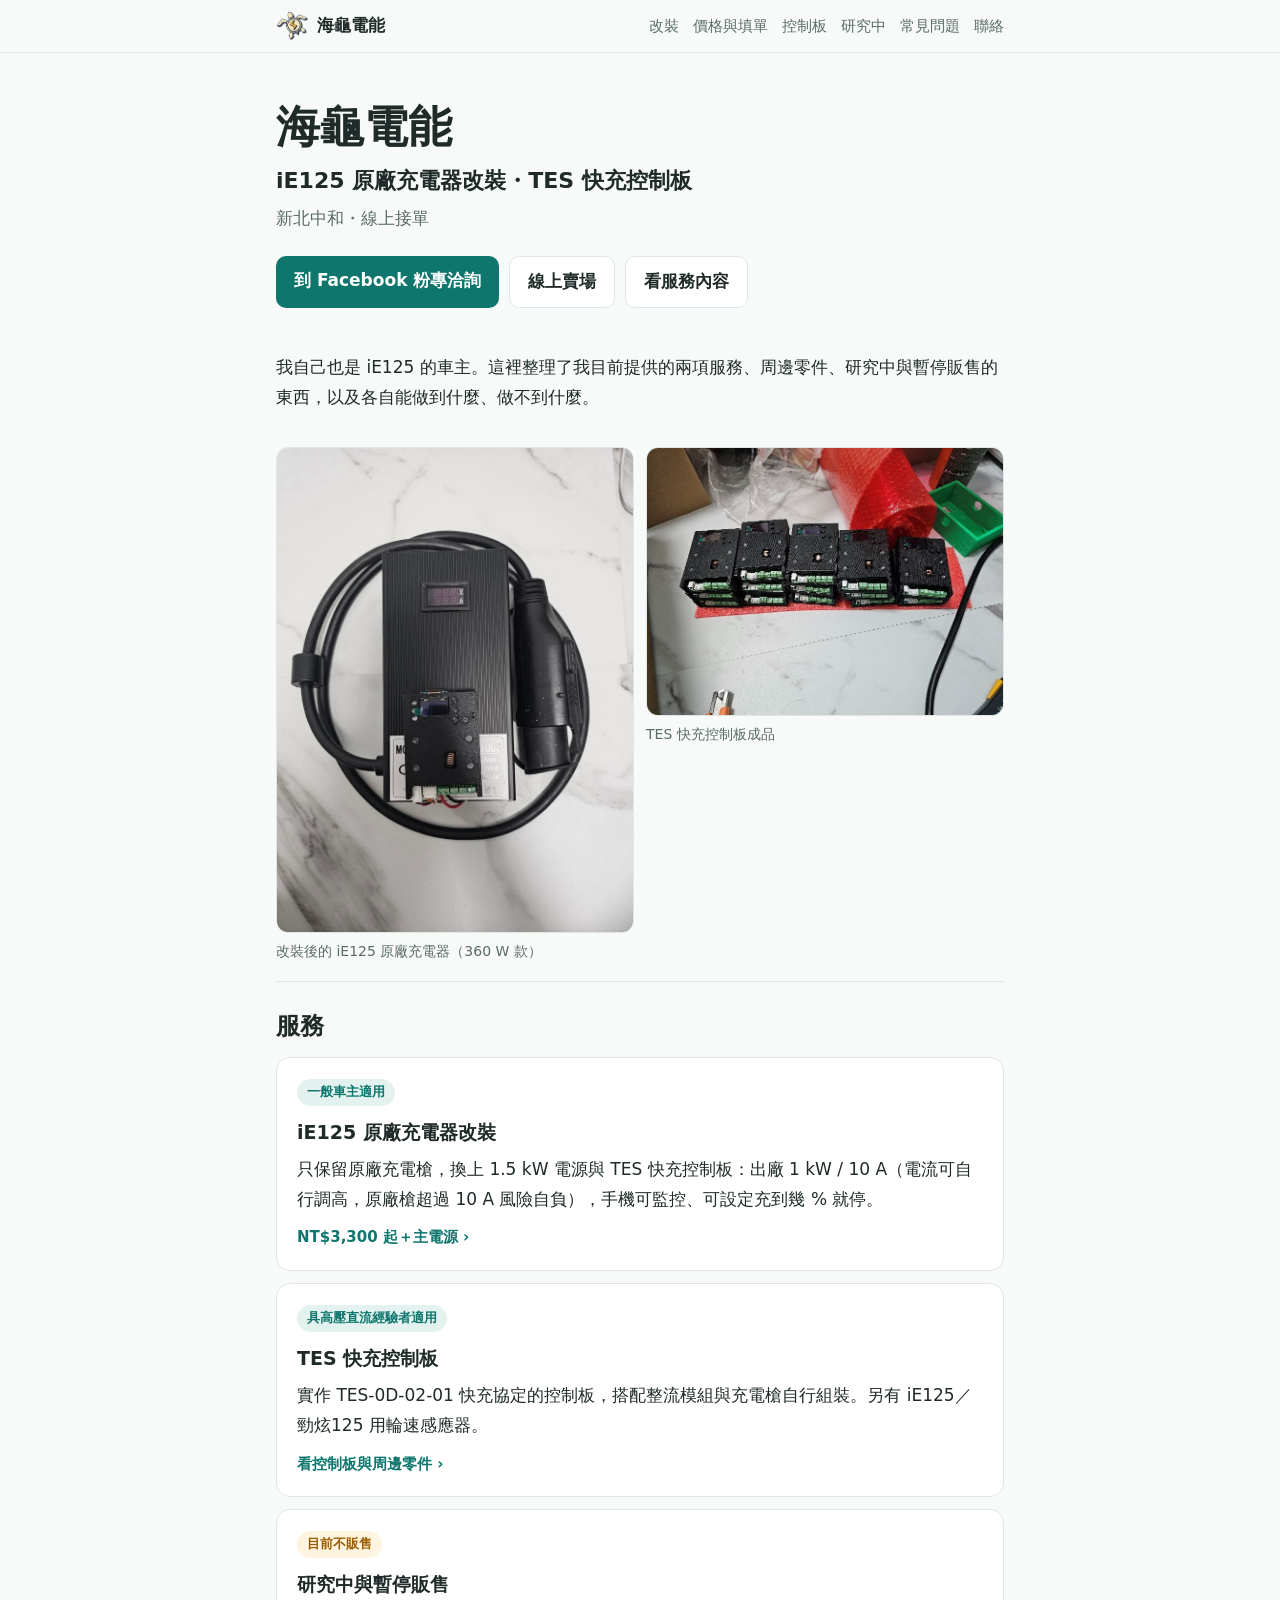
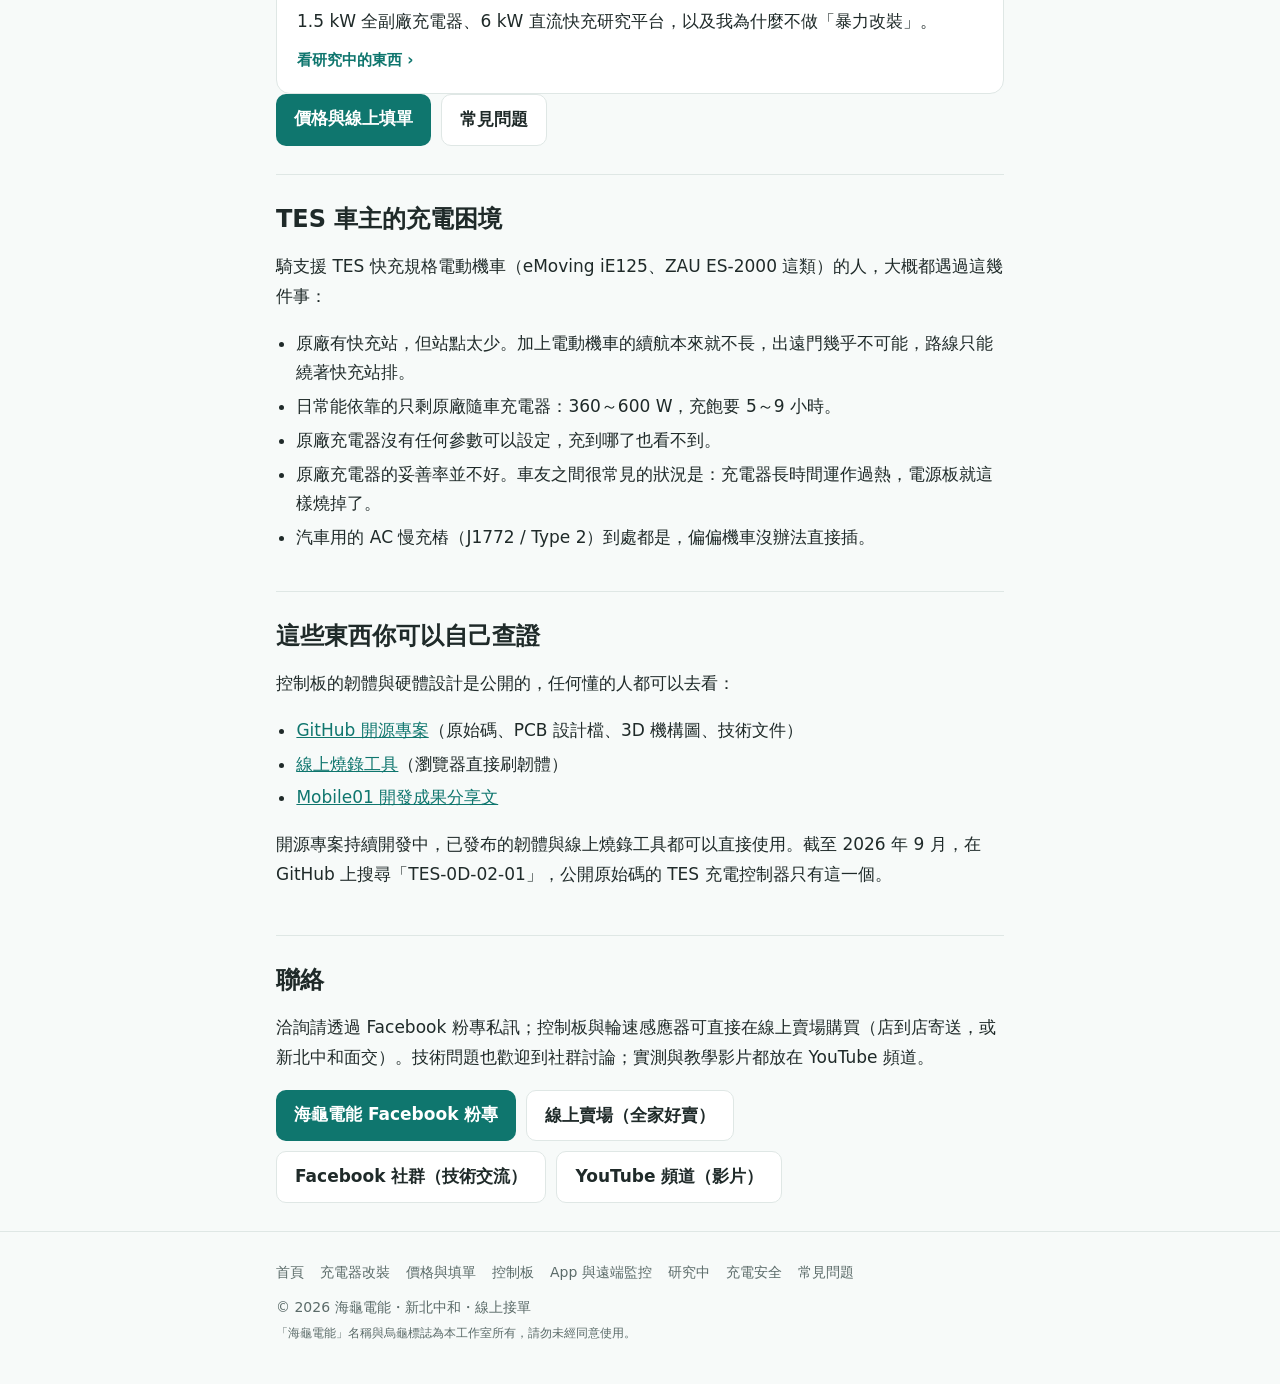
==== index.html @ 5394fc91 "App page: Android APK download and the remote monitor page for iPhone users Co-Authored-By: Claude O" ====
<!doctype html>
<html lang="zh-Hant-TW">
<head>
<meta charset="utf-8">
<meta name="viewport" content="width=device-width, initial-scale=1">
<title>海龜電能｜iE125 原廠充電器改裝・TES 快充控制板</title>
<meta name="description" content="海龜電能（新北中和，線上接單）：iE125 原廠充電器改裝，只保留原廠充電槍、換上自製電源與控制板，功率提升到 1 kW / 10 A（電流可自行調高），手機可監控、可設定充到幾 % 停；以及符合 TES-0D-02-01 的 TES 快充控制板。">
<link rel="canonical" href="https://a950523a.github.io/">
<meta property="og:type" content="website">
<meta property="og:locale" content="zh_TW">
<meta property="og:site_name" content="海龜電能">
<meta property="og:title" content="海龜電能｜iE125 原廠充電器改裝・TES 快充控制板">
<meta property="og:description" content="海龜電能（新北中和，線上接單）：iE125 原廠充電器改裝，只保留原廠充電槍、換上自製電源與控制板，功率提升到 1 kW / 10 A（電流可自行調高），手機可監控、可設定充到幾 % 停；以及符合 TES-0D-02-01 的 TES 快充控制板。">
<meta property="og:url" content="https://a950523a.github.io/">
<meta property="og:image" content="https://a950523a.github.io/img/charger-360w-retrofit.jpg">
<meta name="theme-color" content="#0f766e">
<link rel="icon" type="image/png" sizes="48x48" href="img/favicon-48.png">
<link rel="apple-touch-icon" href="img/apple-touch-icon.png">
<link rel="stylesheet" href="style.css">
<script type="application/ld+json">
{
  "@context": "https://schema.org",
  "@type": "Organization",
  "name": "海龜電能",
  "url": "https://a950523a.github.io/",
  "logo": "https://a950523a.github.io/img/logo-512.png",
  "description": "專做 TES 規格電動機車（eMoving iE125 等）充電設備的個人工作室：iE125 原廠充電器改裝與 TES 快充控制板。",
  "areaServed": { "@type": "Country", "name": "Taiwan" },
  "knowsAbout": ["TES-0D-02-01", "電動機車快充", "eMoving iE125", "CAN Bus 充電交握", "J1772", "Type 2"],
  "sameAs": [
    "https://www.facebook.com/profile.php?id=61582382523577",
    "https://www.youtube.com/channel/UC8w9K2kjNv56l8yBKjNzV-A",
    "https://github.com/a950523a/TES-Taiwan-Electric-Scooter-Charging-Controller",
    "https://famistore.famiport.com.tw/famistore/users/4843275/malls/68ce64eb603c32b46e510c52"
  ],
  "makesOffer": [
    {
      "@type": "Offer",
      "url": "https://a950523a.github.io/price.html",
      "itemOffered": {
        "@type": "Service",
        "name": "iE125 原廠充電器改裝",
        "description": "保留原廠充電槍，主電源與控制板換成自製；改裝後出廠 1 kW / 10 A（電流可自行調高，超過原廠充電槍標示的 10 A 風險自負），可連 WiFi 以手機監控並設定充電上限。原廠 360 W 與 600 W 兩款皆可改。控制盒 NT$3,200＋鑽孔費 NT$300，或免施工的 XT90 版控制盒 NT$3,300；主電源（1.5 kW）依匯率實價另計；需自備原廠充電器。"
      }
    },
    {
      "@type": "Offer",
      "url": "https://famistore.famiport.com.tw/famistore/users/4843275/merchandises/68ce68129076f966c818b81c",
      "itemOffered": {
        "@type": "Service",
        "name": "TES 快充控制板販售",
        "description": "實作 TES-0D-02-01 快充通訊協定的充電控制板，透過 CAN Bus 與車輛 BMS 交握並控制整流模組。設計上限 120 V / 100 A。適合具高壓直流經驗、可自行組裝者。"
      }
    },
    {
      "@type": "Offer",
      "url": "https://famistore.famiport.com.tw/famistore/users/4843275/merchandises/68e9299c355df2437d5f520b",
      "itemOffered": {
        "@type": "Service",
        "name": "iE125／勁炫125 輪速感應器販售",
        "description": "副廠替換用輪速感應器，M12 規格，安裝時需要擴孔；不提供安裝服務。"
      }
    }
  ]
}
</script>
</head>
<body>

<header class="top">
  <div class="wrap">
    <a class="brand" href="index.html"><picture><source srcset="img/logo-icon-dark.png" media="(prefers-color-scheme: dark)"><img src="img/logo-icon.png" width="36" height="32" alt=""></picture>海龜電能</a>
    <nav>
      <a href="retrofit.html">改裝</a>
      <a href="price.html">價格與填單</a>
      <a class="opt" href="board.html">控制板</a>
      <a class="opt" href="lab.html">研究中</a>
      <a class="opt2" href="faq.html">常見問題</a>
      <a href="index.html#contact">聯絡</a>
    </nav>
  </div>
</header>

<main class="wrap">

<script>
(function () {
  var map = {retrofit: "retrofit.html", price: "price.html", order: "price.html#order", board: "board.html",
    parts: "board.html#parts", lab: "lab.html", "no-bypass": "lab.html#no-bypass", notes: "retrofit.html#notes", faq: "faq.html"};
  function go() { var h = location.hash.slice(1); if (map[h]) location.replace(map[h]); }
  go();
  window.addEventListener("hashchange", go);
})();
</script>

<div class="hero">
  <h1>海龜電能</h1>
  <p class="tag">iE125 原廠充電器改裝・TES 快充控制板</p>
  <p class="where">新北中和・線上接單</p>
  <div class="btns">
    <a class="btn primary" href="https://www.facebook.com/profile.php?id=61582382523577" target="_blank" rel="noopener">到 Facebook 粉專洽詢</a>
    <a class="btn ghost" href="https://famistore.famiport.com.tw/famistore/users/4843275/malls/68ce64eb603c32b46e510c52" target="_blank" rel="noopener">線上賣場</a>
    <a class="btn ghost" href="#services">看服務內容</a>
  </div>
</div>

<p>我自己也是 iE125 的車主。這裡整理了我目前提供的兩項服務、周邊零件、研究中與暫停販售的東西，以及各自能做到什麼、做不到什麼。</p>

<div class="grid2">
  <figure>
    <img src="img/charger-360w-retrofit.jpg" width="736" height="1000" alt="改裝後的 iE125 原廠充電器（360 W 款），外殼上裝有 TES 快充控制板與 OLED 螢幕">
    <figcaption>改裝後的 iE125 原廠充電器（360 W 款）</figcaption>
  </figure>
  <figure>
    <img src="img/controller-boards.jpg" width="746" height="559" alt="五台裝進 3D 列印外殼的 TES 快充控制板成品">
    <figcaption>TES 快充控制板成品</figcaption>
  </figure>
</div>

<section id="services">
  <h2>服務</h2>
  <div class="cards">
    <a class="card link" href="retrofit.html">
      <span class="pill">一般車主適用</span>
      <h3>iE125 原廠充電器改裝</h3>
      <p>只保留原廠充電槍，換上 1.5 kW 電源與 TES 快充控制板：出廠 1 kW / 10 A（電流可自行調高，原廠槍超過 10 A 風險自負），手機可監控、可設定充到幾 % 就停。</p>
      <span class="more">NT$3,300 起＋主電源 ›</span>
    </a>
    <a class="card link" href="board.html">
      <span class="pill">具高壓直流經驗者適用</span>
      <h3>TES 快充控制板</h3>
      <p>實作 TES-0D-02-01 快充協定的控制板，搭配整流模組與充電槍自行組裝。另有 iE125／勁炫125 用輪速感應器。</p>
      <span class="more">看控制板與周邊零件 ›</span>
    </a>
    <a class="card link" href="lab.html">
      <span class="pill lab">目前不販售</span>
      <h3>研究中與暫停販售</h3>
      <p>1.5 kW 全副廠充電器、6 kW 直流快充研究平台，以及我為什麼不做「暴力改裝」。</p>
      <span class="more">看研究中的東西 ›</span>
    </a>
  </div>
  <div class="btns"><a class="btn primary" href="price.html">價格與線上填單</a><a class="btn ghost" href="faq.html">常見問題</a></div>
</section>

<section id="why">
  <h2>TES 車主的充電困境</h2>
  <p>騎支援 TES 快充規格電動機車（eMoving iE125、ZAU ES-2000 這類）的人，大概都遇過這幾件事：</p>
  <ul>
    <li>原廠有快充站，但站點太少。加上電動機車的續航本來就不長，出遠門幾乎不可能，路線只能繞著快充站排。</li>
    <li>日常能依靠的只剩原廠隨車充電器：360～600 W，充飽要 5～9 小時。</li>
    <li>原廠充電器沒有任何參數可以設定，充到哪了也看不到。</li>
    <li>原廠充電器的妥善率並不好。車友之間很常見的狀況是：充電器長時間運作過熱，電源板就這樣燒掉了。</li>
    <li>汽車用的 AC 慢充樁（J1772 / Type 2）到處都是，偏偏機車沒辦法直接插。</li>
  </ul>
</section>

<section id="proof">
  <h2>這些東西你可以自己查證</h2>
  <p>控制板的韌體與硬體設計是公開的，任何懂的人都可以去看：</p>
  <ul>
    <li><a href="https://github.com/a950523a/TES-Taiwan-Electric-Scooter-Charging-Controller" target="_blank" rel="noopener">GitHub 開源專案</a>（原始碼、PCB 設計檔、3D 機構圖、技術文件）</li>
    <li><a href="https://a950523a.github.io/TES-Taiwan-Electric-Scooter-Charging-Controller/" target="_blank" rel="noopener">線上燒錄工具</a>（瀏覽器直接刷韌體）</li>
    <li><a href="https://www.mobile01.com/topicdetail.php?f=753&amp;t=7302083" target="_blank" rel="noopener">Mobile01 開發成果分享文</a></li>
  </ul>
  <p>開源專案持續開發中，已發布的韌體與線上燒錄工具都可以直接使用。截至 2026 年 9 月，在 GitHub 上搜尋「TES-0D-02-01」，公開原始碼的 TES 充電控制器只有這一個。</p>
</section>

<section id="contact">
  <h2>聯絡</h2>
  <p>洽詢請透過 Facebook 粉專私訊；控制板與輪速感應器可直接在線上賣場購買（店到店寄送，或新北中和面交）。技術問題也歡迎到社群討論；實測與教學影片都放在 YouTube 頻道。</p>
  <div class="btns">
    <a class="btn primary" href="https://www.facebook.com/profile.php?id=61582382523577" target="_blank" rel="noopener">海龜電能 Facebook 粉專</a>
    <a class="btn ghost" href="https://famistore.famiport.com.tw/famistore/users/4843275/malls/68ce64eb603c32b46e510c52" target="_blank" rel="noopener">線上賣場（全家好賣）</a>
    <a class="btn ghost" href="https://www.facebook.com/share/g/1EPE6yvg73/" target="_blank" rel="noopener">Facebook 社群（技術交流）</a>
    <a class="btn ghost" href="https://www.youtube.com/channel/UC8w9K2kjNv56l8yBKjNzV-A" target="_blank" rel="noopener">YouTube 頻道（影片）</a>
  </div>
</section>

</main>

<footer>
  <div class="wrap">
    <nav class="foot">
      <a href="index.html">首頁</a><a href="retrofit.html">充電器改裝</a><a href="price.html">價格與填單</a><a href="board.html">控制板</a><a href="app.html">App 與遠端監控</a><a href="lab.html">研究中</a><a href="charge-safety.html">充電安全</a><a href="faq.html">常見問題</a>
    </nav>
    <div>© 2026 海龜電能・新北中和・線上接單</div>
    <div class="fine">「海龜電能」名稱與烏龜標誌為本工作室所有，請勿未經同意使用。</div>
  </div>
</footer>

<script src="site.js"></script>
</body>
</html>
---- style.css ----
:root{
  --bg:#f7faf9; --surface:#ffffff; --text:#1f2a29; --muted:#5b6b69; --line:#dfe7e5;
  --accent:#0f766e; --accent-ink:#ffffff; --accent-soft:#e3f2ef; --warn:#9a5b00; --warn-soft:#fff4e0;
}
@media (prefers-color-scheme: dark){
  :root{
    --bg:#0f1514; --surface:#162020; --text:#e4ecea; --muted:#9db0ad; --line:#26332f;
    --accent:#2dd4bf; --accent-ink:#06201d; --accent-soft:#12302c; --warn:#f5b454; --warn-soft:#2c2213;
  }
}
*{box-sizing:border-box}
html{-webkit-text-size-adjust:100%}
body{margin:0;background:var(--bg);color:var(--text);
  font:17px/1.75 "Noto Sans TC","PingFang TC","Microsoft JhengHei",system-ui,sans-serif}
a{color:var(--accent)}
img{max-width:100%;height:auto;display:block}
.wrap{max-width:760px;margin:0 auto;padding:0 16px}
header.top{position:sticky;top:0;z-index:5;background:color-mix(in srgb,var(--bg) 88%,transparent);
  backdrop-filter:blur(8px);border-bottom:1px solid var(--line)}
header.top .wrap{display:flex;align-items:center;gap:16px;height:52px}
.brand{font-weight:700;color:var(--text);text-decoration:none;white-space:nowrap;display:inline-flex;align-items:center;gap:8px}
.brand img{height:30px;width:auto;display:block}
footer .fine{font-size:12px;color:var(--muted);margin-top:4px}
nav{display:flex;gap:14px;font-size:15px;margin-left:auto}
@media (max-width:520px){nav{gap:12px;font-size:14px} nav .opt{display:none}}
@media (max-width:380px){nav .opt2{display:none}}
nav a{color:var(--muted);text-decoration:none;white-space:nowrap}
nav a:hover{color:var(--accent)}
.hero{padding:48px 0 28px}
.hero h1{font-size:clamp(30px,7vw,44px);line-height:1.2;margin:0 0 8px}
.hero .tag{font-size:clamp(18px,4.2vw,22px);font-weight:600;margin:0 0 4px}
.hero .where{color:var(--muted);margin:0 0 22px}
.btns{display:flex;flex-wrap:wrap;gap:10px}
.btn{display:inline-block;padding:10px 18px;border-radius:10px;text-decoration:none;font-weight:600}
.btn.primary{background:var(--accent);color:var(--accent-ink)}
.btn.ghost{border:1px solid var(--line);color:var(--text);background:var(--surface)}
section{padding:28px 0;border-top:1px solid var(--line);scroll-margin-top:52px}
h2{font-size:24px;line-height:1.35;margin:0 0 14px}
h3{font-size:19px;margin:24px 0 8px}
ul{padding-left:1.2em;margin:10px 0}
li{margin:4px 0}
.card{background:var(--surface);border:1px solid var(--line);border-radius:14px;padding:18px 20px;margin:16px 0}
.note{background:var(--warn-soft);border-left:4px solid var(--warn);border-radius:8px;padding:12px 16px;margin:16px 0}
.pill{display:inline-block;font-size:13px;font-weight:600;padding:2px 10px;border-radius:99px;
  background:var(--accent-soft);color:var(--accent);margin-bottom:6px}
.pill.lab{background:var(--warn-soft);color:var(--warn)}
figure{margin:18px 0}
figure img{border-radius:12px;border:1px solid var(--line)}
figcaption{font-size:14px;color:var(--muted);margin-top:6px}
.grid2{display:grid;grid-template-columns:1fr 1fr;gap:12px}
table.price{width:100%;border-collapse:collapse;margin:16px 0;font-size:15px}
table.price th,table.price td{border-bottom:1px solid var(--line);padding:10px 8px;text-align:left;vertical-align:top}
table.price thead th{color:var(--accent)}
table.price tbody th{color:var(--muted);font-weight:600;white-space:nowrap}
table.price tr.total td{font-weight:700}
.fine{font-size:13px;color:var(--muted)}
form.order{background:var(--surface);border:1px solid var(--line);border-radius:12px;padding:16px;display:grid;gap:14px;margin:16px 0}
form.order fieldset{border:0;margin:0;padding:0;display:grid;gap:6px}
form.order fieldset[hidden]{display:none}
form.order legend,form.order .lbl{font-weight:600;font-size:15px;margin-bottom:2px}
form.order .opts{display:flex;flex-wrap:wrap;gap:8px 16px}
form.order .opts label{display:flex;align-items:center;gap:6px;font-size:15px}
form.order .opts label[hidden]{display:none}
form.order input[type=text],form.order input[type=tel],form.order select,form.order textarea{font:inherit;color:var(--text);background:var(--bg);border:1px solid var(--line);border-radius:8px;padding:8px 10px;width:100%}
form.order textarea{min-height:70px;resize:vertical}
form.order .hint{font-size:13px;color:var(--muted);font-weight:400}
.order-out{background:var(--accent-soft);border-radius:12px;padding:16px;display:grid;gap:10px;margin:16px 0}
.order-out .no{font-family:ui-monospace,Consolas,monospace;font-size:20px;font-weight:700;letter-spacing:.04em;color:var(--accent)}
.order-out pre{white-space:pre-wrap;margin:0;font:inherit;font-size:14px;background:var(--surface);border-radius:8px;padding:12px}
.order-out .msg{font-size:14px;color:var(--accent);min-height:1.4em}
button.btn{font:inherit;cursor:pointer}
@media (max-width:560px){.grid2{grid-template-columns:1fr}}
.narrow{max-width:360px}
.video{position:relative;aspect-ratio:16/9;border-radius:12px;overflow:hidden;border:1px solid var(--line);background:#000}
.video iframe{position:absolute;inset:0;width:100%;height:100%;border:0}
.video.portrait{aspect-ratio:9/16;max-width:340px;margin-inline:auto}
details{background:var(--surface);border:1px solid var(--line);border-radius:12px;padding:12px 16px;margin:10px 0}
summary{cursor:pointer;font-weight:600}
details p{margin:8px 0 2px}
footer{padding:28px 0 40px;color:var(--muted);font-size:14px;border-top:1px solid var(--line)}
nav a[aria-current=page]{color:var(--accent);font-weight:600}
.cards{display:grid;gap:12px}
.card.link{display:block;text-decoration:none;color:var(--text);margin:0}
.card.link:hover{border-color:var(--accent)}
.card.link h3{margin:4px 0 6px}
.card.link p{margin:0 0 8px}
.card.link .more{color:var(--accent);font-weight:600;font-size:15px}
.btns.next{margin:8px 0 0}
ul.stock{list-style:none;padding:0;display:grid;gap:8px}
ul.stock li{display:flex;justify-content:space-between;gap:12px;align-items:center;background:var(--surface);border:1px solid var(--line);border-radius:10px;padding:10px 14px;margin:0}
.st{font-size:14px;font-weight:600;padding:2px 10px;border-radius:99px;white-space:nowrap}
.st.in{background:var(--accent-soft);color:var(--accent)}
.st.low{background:var(--warn-soft);color:var(--warn)}
.st.out{background:var(--line);color:var(--muted)}
footer nav.foot{display:flex;flex-wrap:wrap;gap:6px 16px;margin:0 0 10px;font-size:14px}
footer nav.foot a{color:var(--muted)}
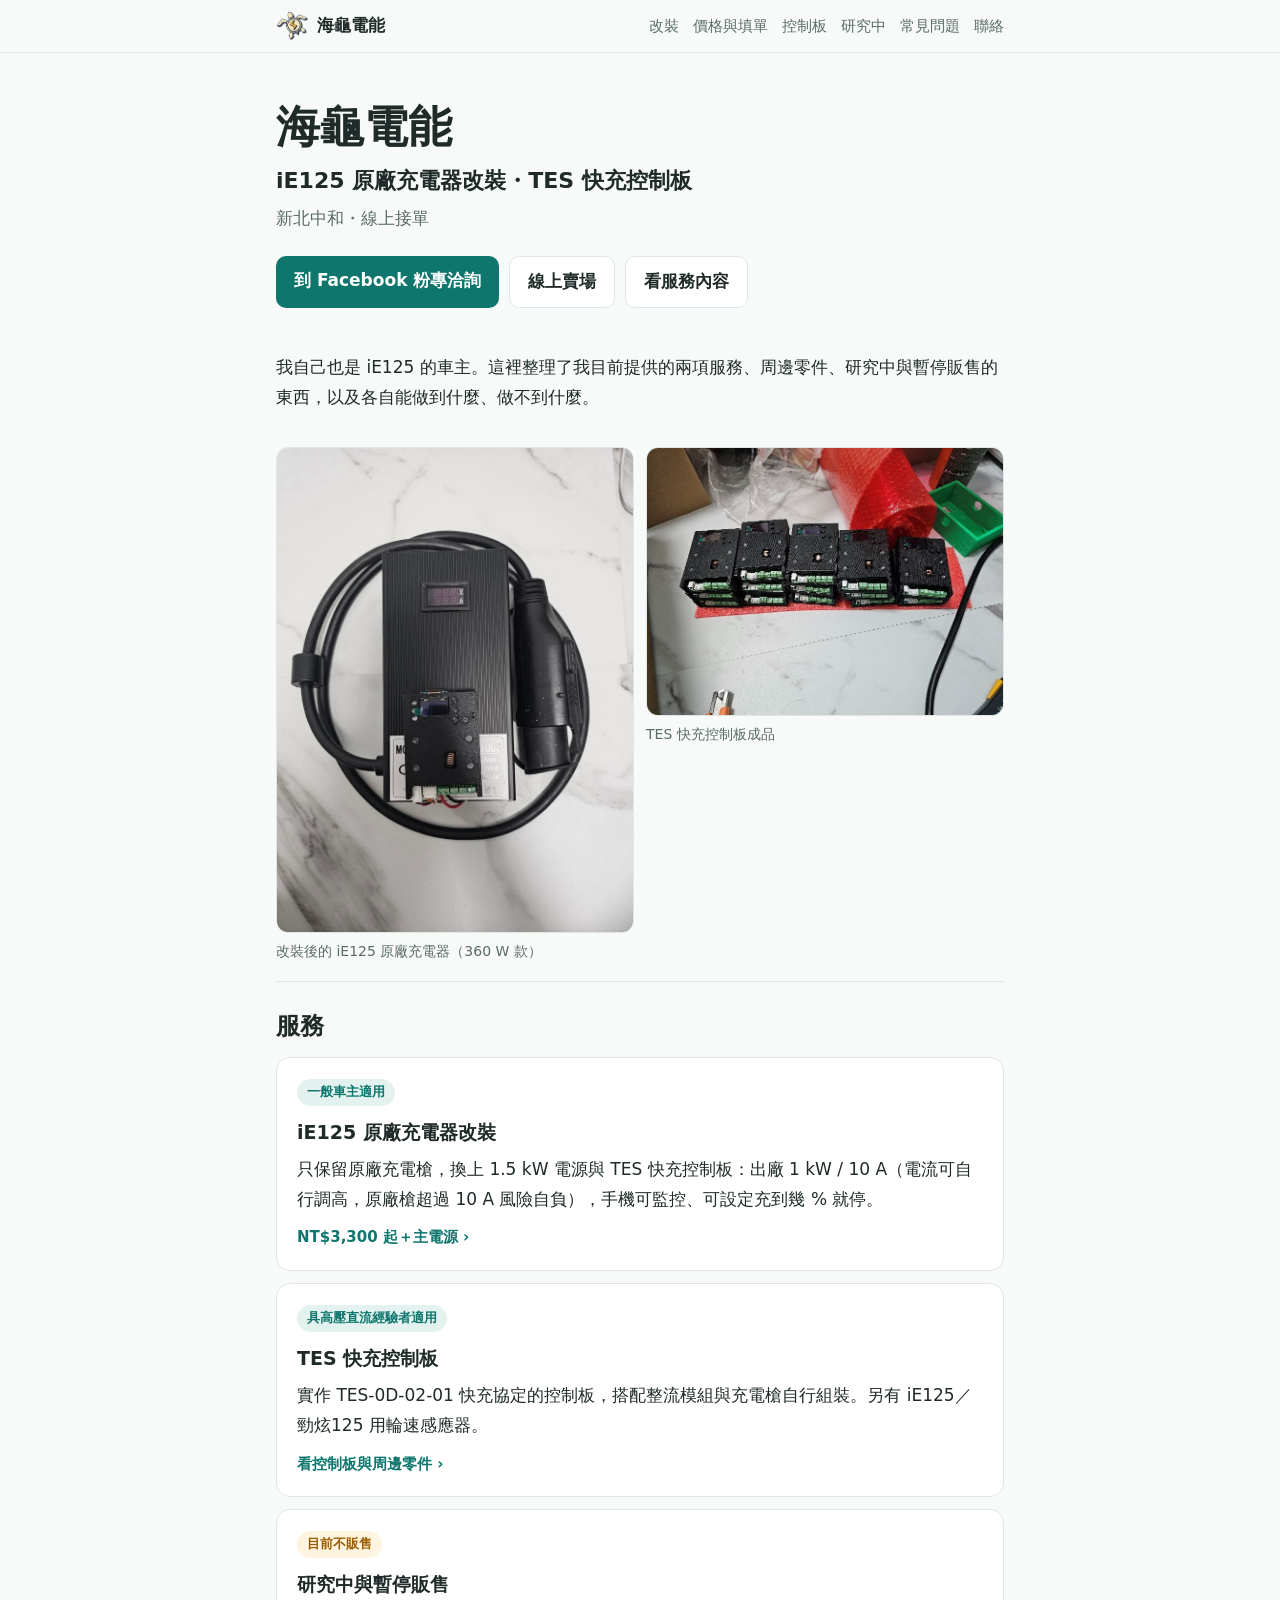
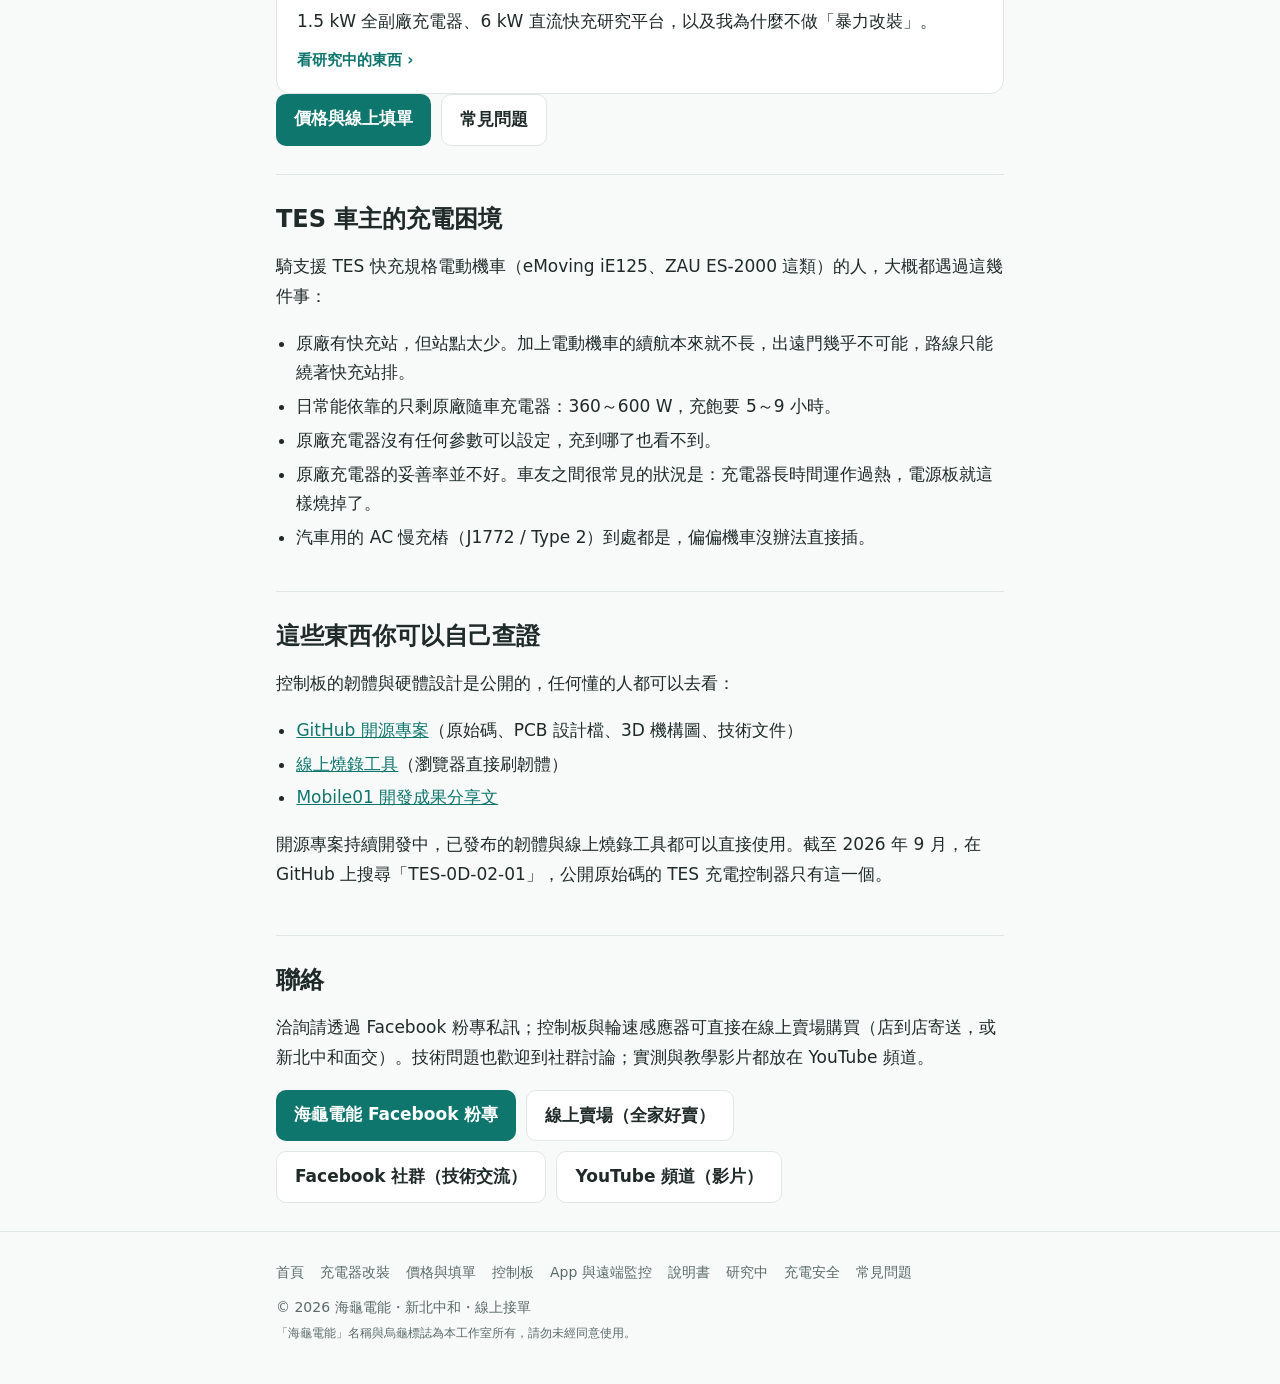
==== commit 5ac6c955: "Publish the premium controller manual at /manual/ Web manual, its images and the PDF, copied from th" ====
--- a/index.html
+++ b/index.html
@@ -181,7 +181,7 @@
 <footer>
   <div class="wrap">
     <nav class="foot">
-      <a href="index.html">首頁</a><a href="retrofit.html">充電器改裝</a><a href="price.html">價格與填單</a><a href="board.html">控制板</a><a href="app.html">App 與遠端監控</a><a href="lab.html">研究中</a><a href="charge-safety.html">充電安全</a><a href="faq.html">常見問題</a>
+      <a href="index.html">首頁</a><a href="retrofit.html">充電器改裝</a><a href="price.html">價格與填單</a><a href="board.html">控制板</a><a href="app.html">App 與遠端監控</a><a href="manual/">說明書</a><a href="lab.html">研究中</a><a href="charge-safety.html">充電安全</a><a href="faq.html">常見問題</a>
     </nav>
     <div>© 2026 海龜電能・新北中和・線上接單</div>
     <div class="fine">「海龜電能」名稱與烏龜標誌為本工作室所有，請勿未經同意使用。</div>
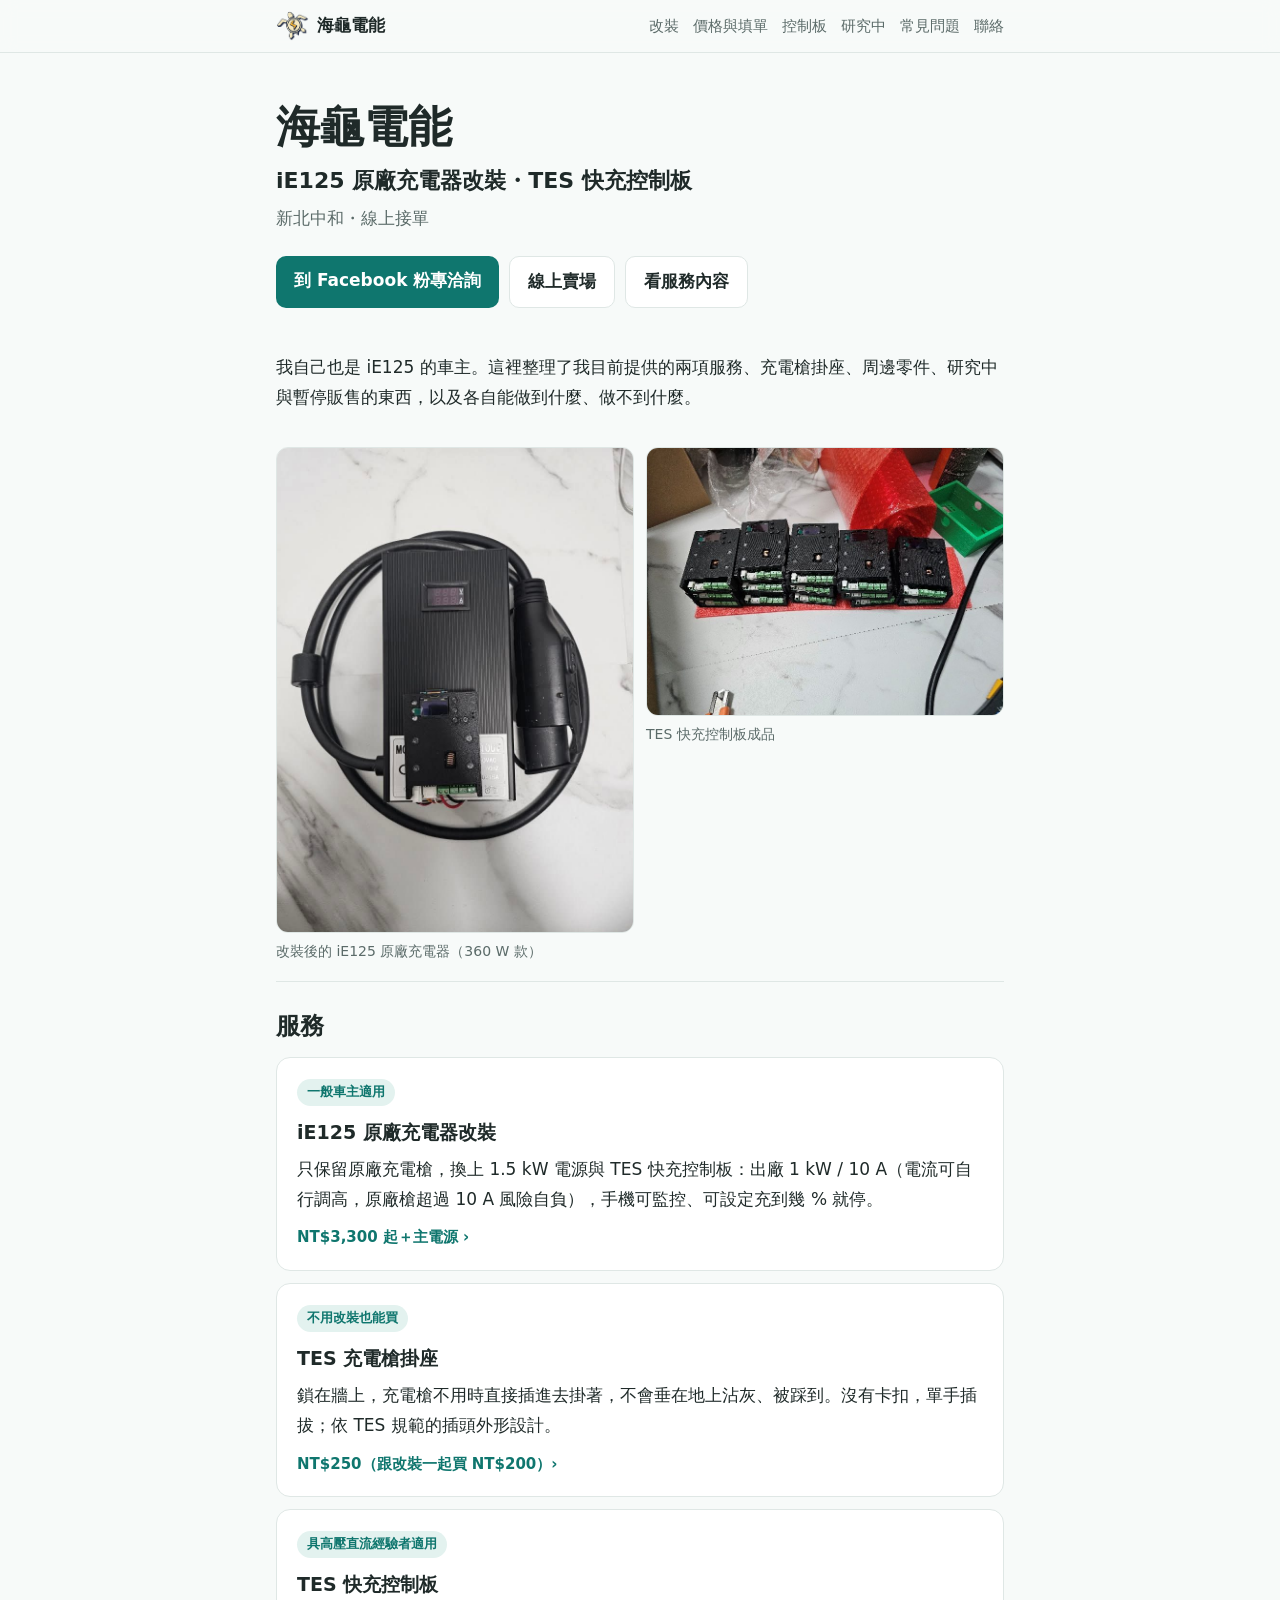
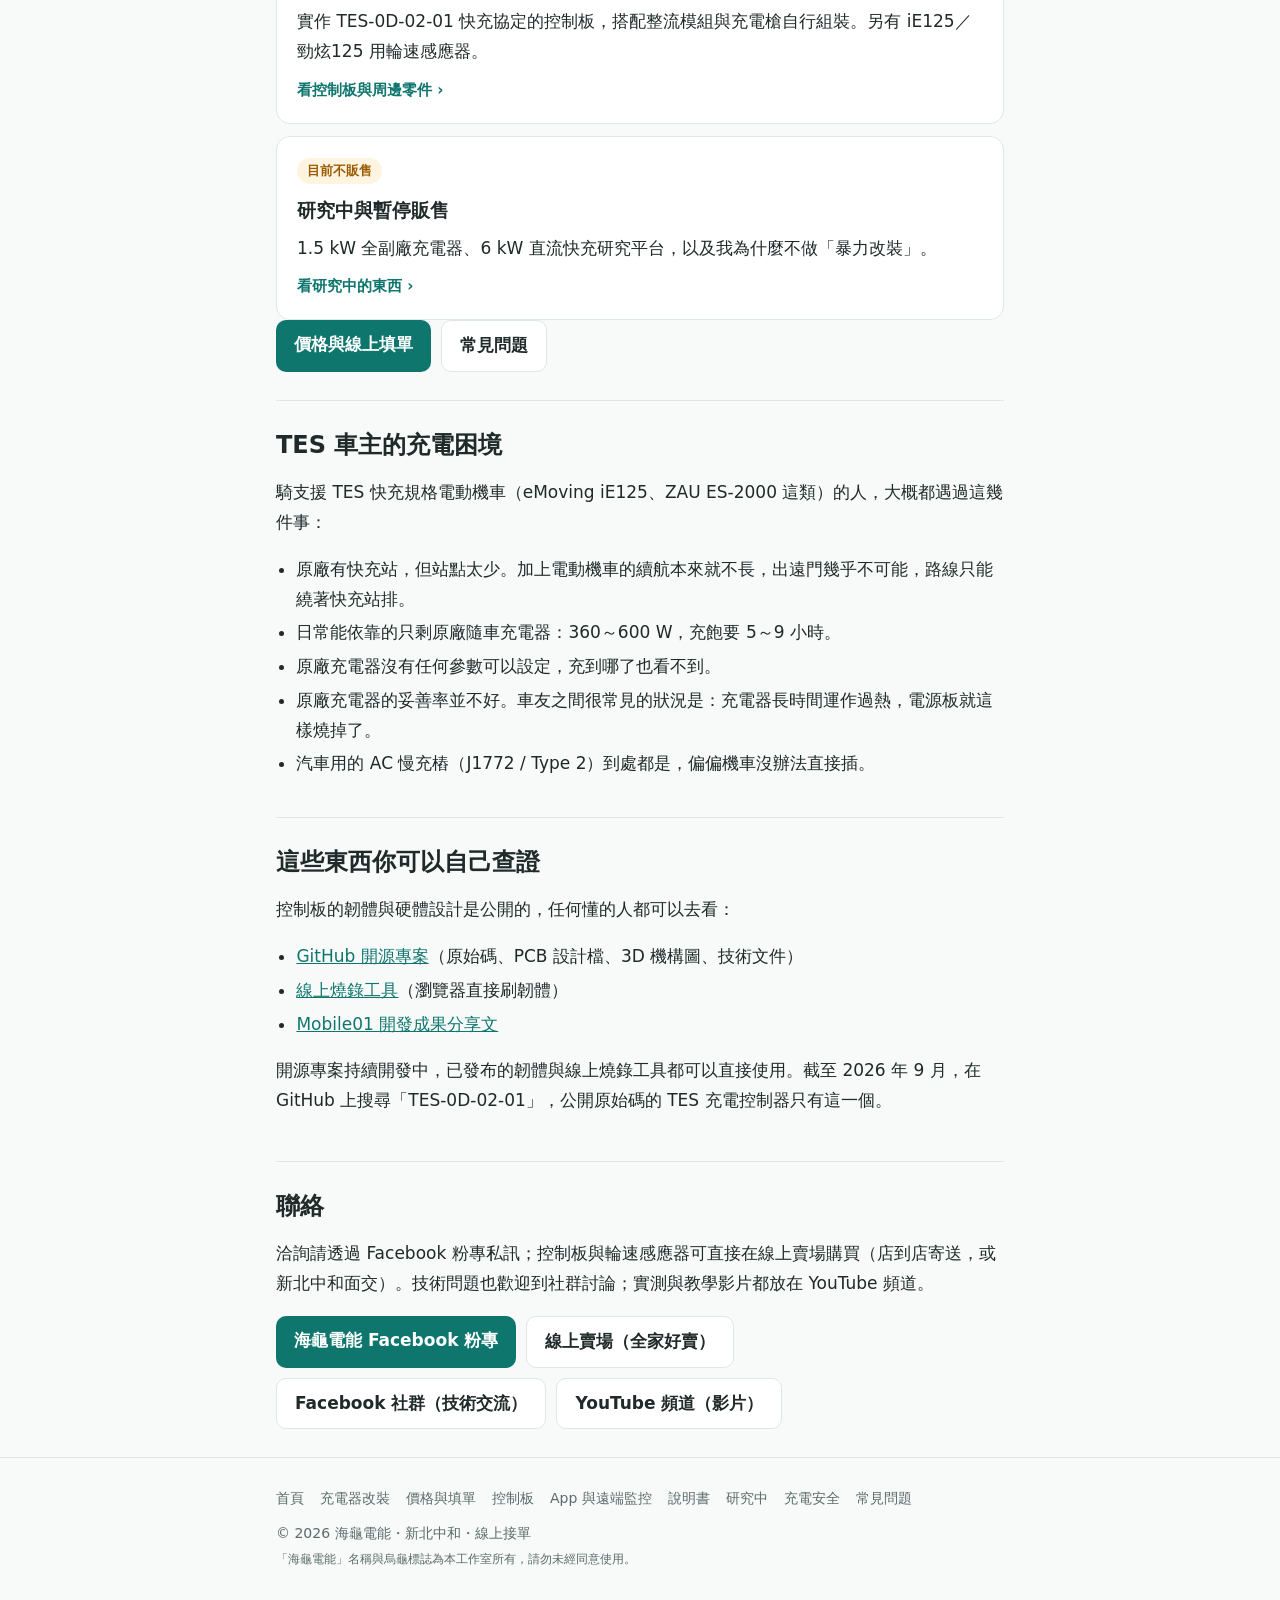
==== commit a940ac7c: "Gun holder: own section on price page, homepage card, buy-alone option in order form Co-Authored-By:" ====
--- a/index.html
+++ b/index.html
@@ -104,7 +104,7 @@
   </div>
 </div>
 
-<p>我自己也是 iE125 的車主。這裡整理了我目前提供的兩項服務、周邊零件、研究中與暫停販售的東西，以及各自能做到什麼、做不到什麼。</p>
+<p>我自己也是 iE125 的車主。這裡整理了我目前提供的兩項服務、充電槍掛座、周邊零件、研究中與暫停販售的東西，以及各自能做到什麼、做不到什麼。</p>
 
 <div class="grid2">
   <figure>
@@ -125,6 +125,12 @@
       <h3>iE125 原廠充電器改裝</h3>
       <p>只保留原廠充電槍，換上 1.5 kW 電源與 TES 快充控制板：出廠 1 kW / 10 A（電流可自行調高，原廠槍超過 10 A 風險自負），手機可監控、可設定充到幾 % 就停。</p>
       <span class="more">NT$3,300 起＋主電源 ›</span>
+    </a>
+    <a class="card link" href="price.html#gun-holder">
+      <span class="pill">不用改裝也能買</span>
+      <h3>TES 充電槍掛座</h3>
+      <p>鎖在牆上，充電槍不用時直接插進去掛著，不會垂在地上沾灰、被踩到。沒有卡扣，單手插拔；依 TES 規範的插頭外形設計。</p>
+      <span class="more">NT$250（跟改裝一起買 NT$200）›</span>
     </a>
     <a class="card link" href="board.html">
       <span class="pill">具高壓直流經驗者適用</span>
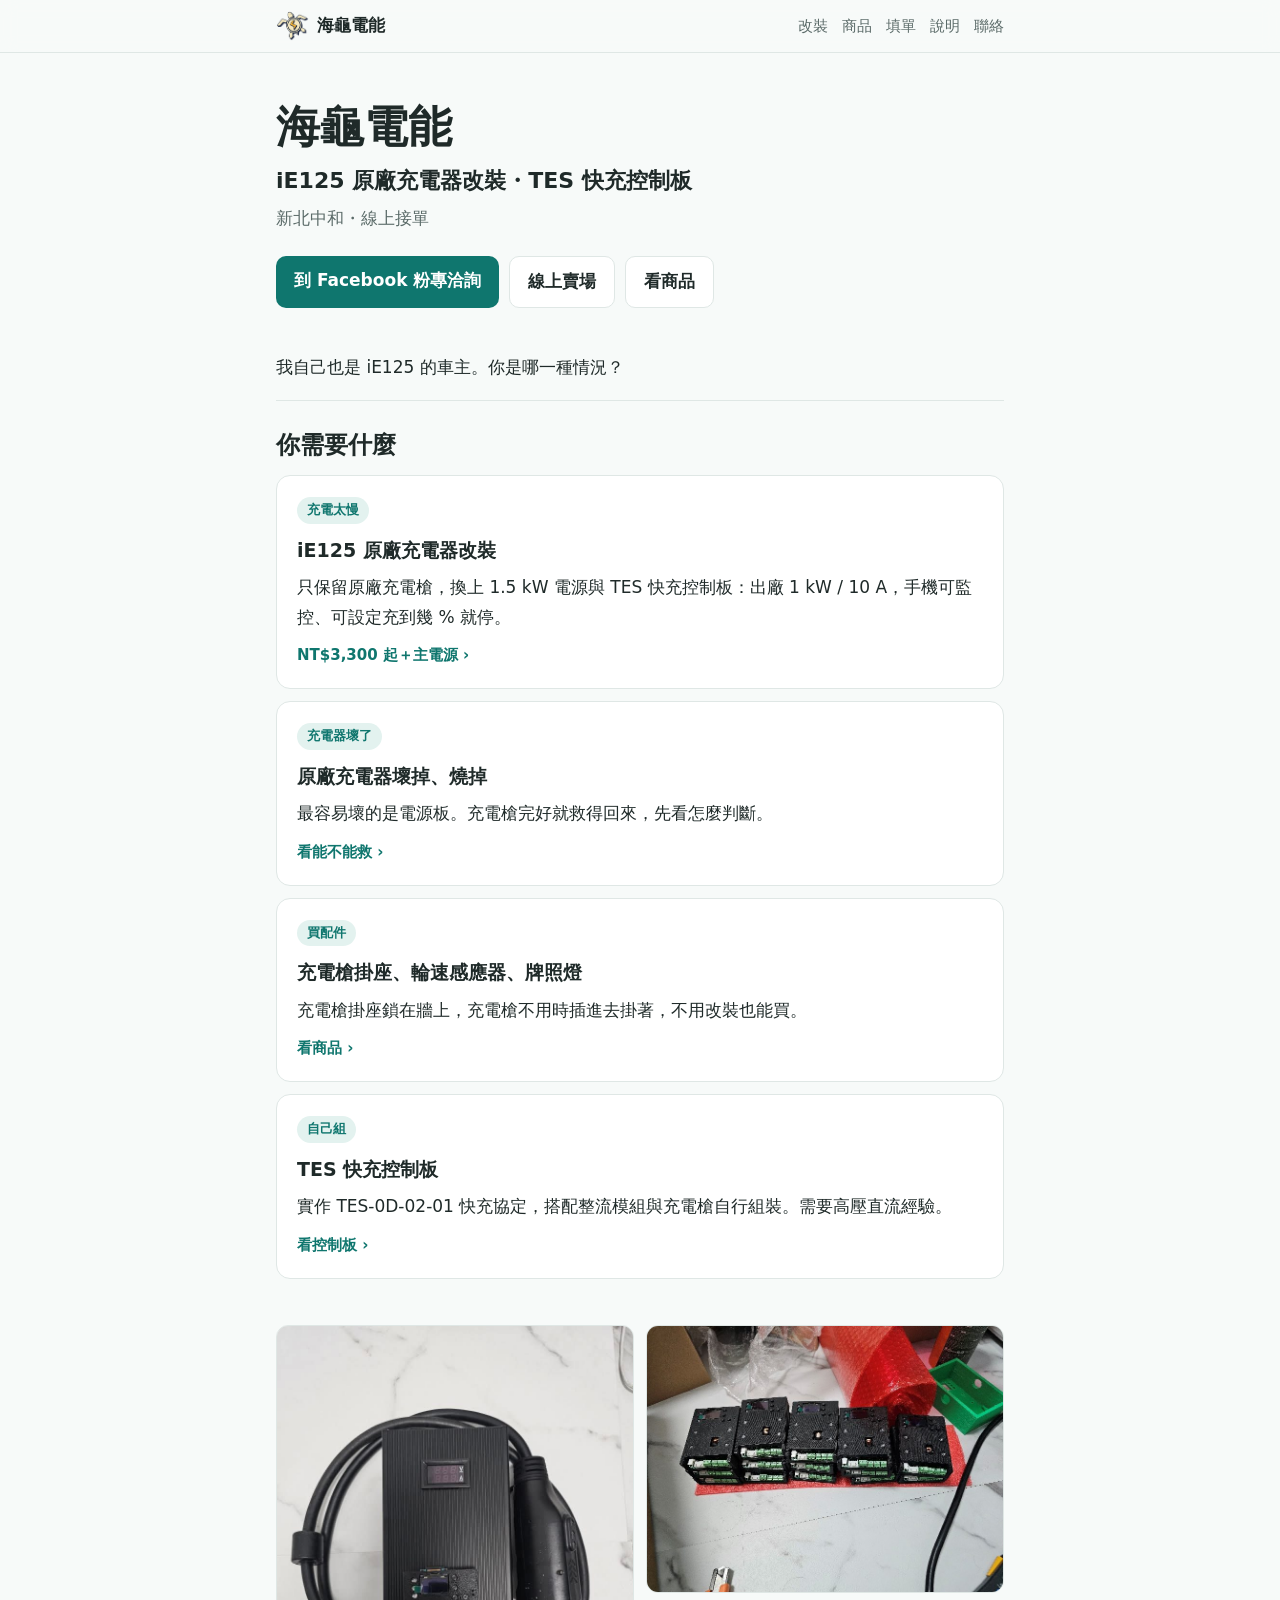
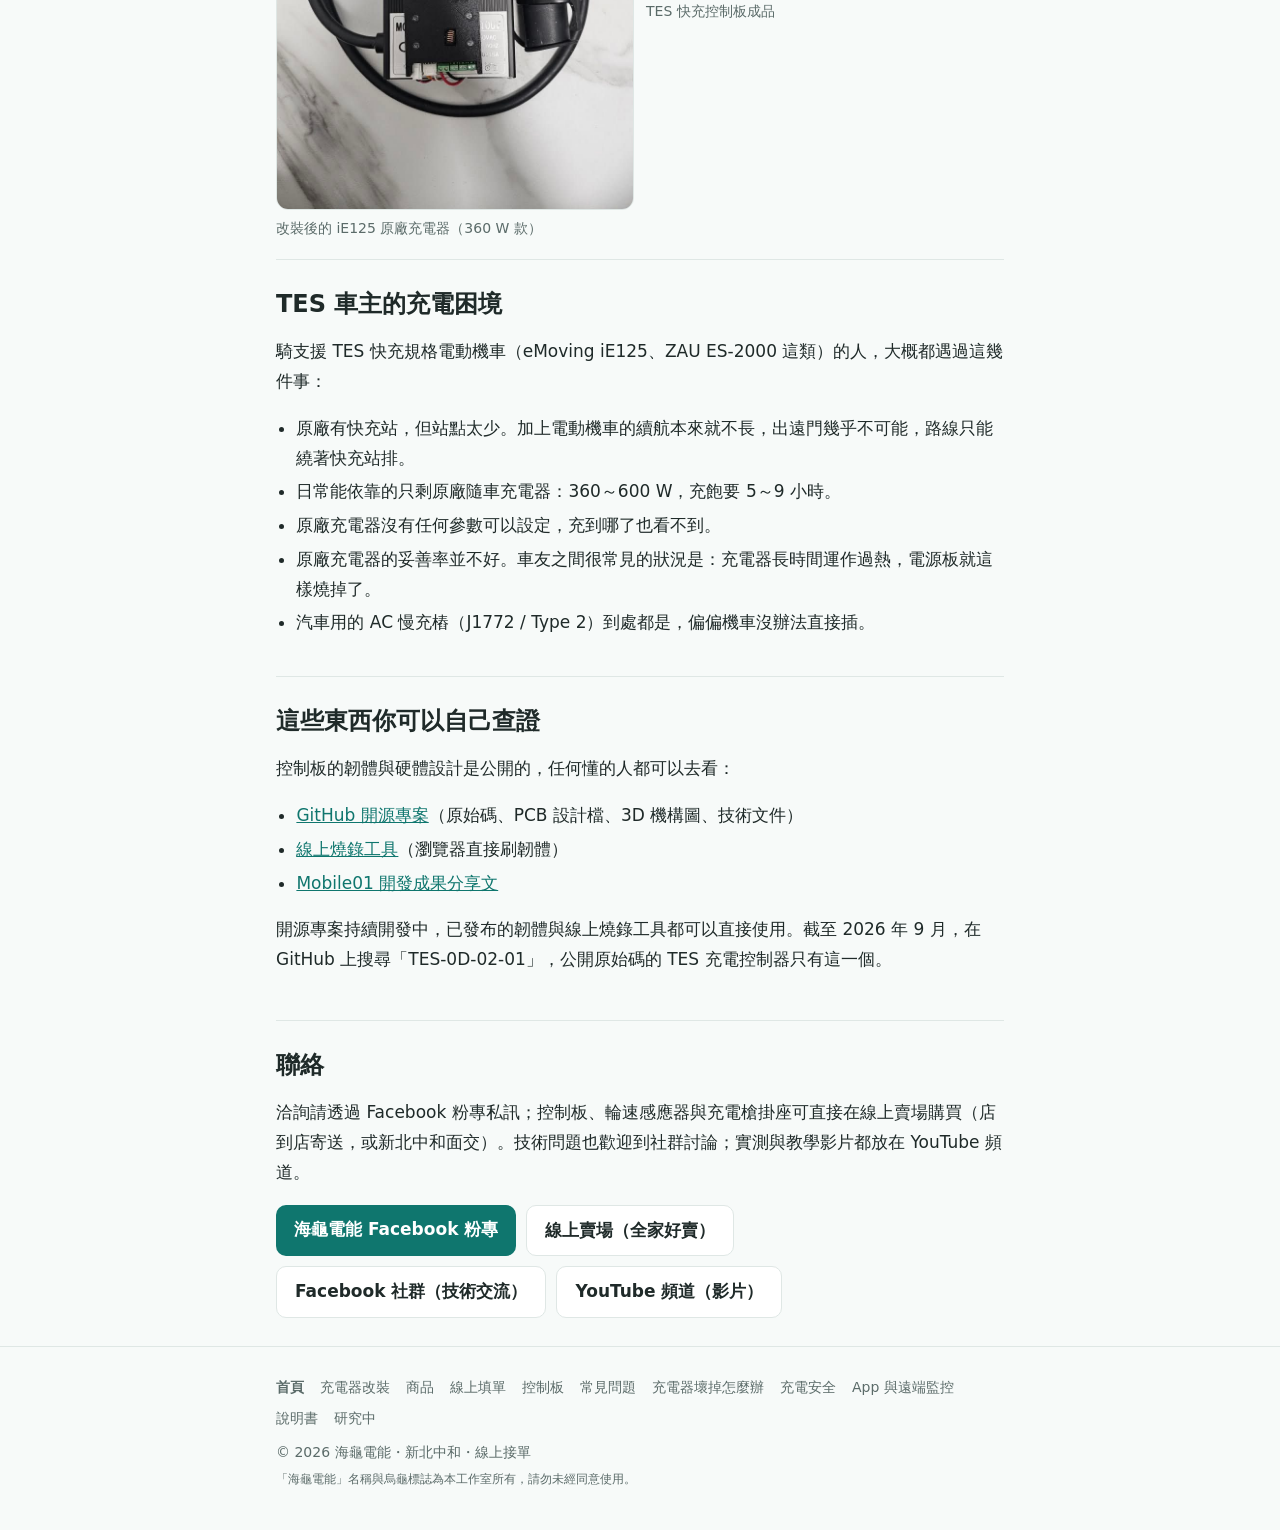
==== commit 85b292b8: "整理網站：新增商品頁與說明頁、填單頁瘦身、導覽重排 Co-Authored-By: Claude Opus 5.5 <noreply@anthropic.com>" ====
--- a/index.html
+++ b/index.html
@@ -16,7 +16,7 @@
 <meta name="theme-color" content="#0f766e">
 <link rel="icon" type="image/png" sizes="48x48" href="img/favicon-48.png">
 <link rel="apple-touch-icon" href="img/apple-touch-icon.png">
-<link rel="stylesheet" href="style.css">
+<link rel="stylesheet" href="style.css?v=20261125">
 <script type="application/ld+json">
 {
   "@context": "https://schema.org",
@@ -36,7 +36,7 @@
   "makesOffer": [
     {
       "@type": "Offer",
-      "url": "https://a950523a.github.io/price.html",
+      "url": "https://a950523a.github.io/retrofit.html",
       "itemOffered": {
         "@type": "Service",
         "name": "iE125 原廠充電器改裝",
@@ -72,11 +72,10 @@
     <a class="brand" href="index.html"><picture><source srcset="img/logo-icon-dark.png" media="(prefers-color-scheme: dark)"><img src="img/logo-icon.png" width="36" height="32" alt=""></picture>海龜電能</a>
     <nav>
       <a href="retrofit.html">改裝</a>
-      <a href="price.html">價格與填單</a>
-      <a class="opt" href="board.html">控制板</a>
-      <a class="opt" href="lab.html">研究中</a>
-      <a class="opt2" href="faq.html">常見問題</a>
-      <a href="index.html#contact">聯絡</a>
+      <a href="shop.html">商品</a>
+      <a href="price.html">填單</a>
+      <a href="help.html">說明</a>
+      <a class="opt2" href="index.html#contact">聯絡</a>
     </nav>
   </div>
 </header>
@@ -85,8 +84,8 @@
 
 <script>
 (function () {
-  var map = {retrofit: "retrofit.html", price: "price.html", order: "price.html#order", board: "board.html",
-    parts: "board.html#parts", lab: "lab.html", "no-bypass": "lab.html#no-bypass", notes: "retrofit.html#notes", faq: "faq.html"};
+  var map = {retrofit: "retrofit.html", price: "retrofit.html#price", order: "price.html#order", board: "board.html",
+    parts: "shop.html#sensor", lab: "lab.html", "no-bypass": "lab.html#no-bypass", notes: "retrofit.html#notes", faq: "faq.html"};
   function go() { var h = location.hash.slice(1); if (map[h]) location.replace(map[h]); }
   go();
   window.addEventListener("hashchange", go);
@@ -100,11 +99,41 @@
   <div class="btns">
     <a class="btn primary" href="https://www.facebook.com/profile.php?id=61582382523577" target="_blank" rel="noopener">到 Facebook 粉專洽詢</a>
     <a class="btn ghost" href="https://famistore.famiport.com.tw/famistore/users/4843275/malls/68ce64eb603c32b46e510c52" target="_blank" rel="noopener">線上賣場</a>
-    <a class="btn ghost" href="#services">看服務內容</a>
+    <a class="btn ghost" href="shop.html">看商品</a>
   </div>
 </div>
 
-<p>我自己也是 iE125 的車主。這裡整理了我目前提供的兩項服務、充電槍掛座、周邊零件、研究中與暫停販售的東西，以及各自能做到什麼、做不到什麼。</p>
+<p>我自己也是 iE125 的車主。你是哪一種情況？</p>
+
+<section id="services">
+  <h2>你需要什麼</h2>
+  <div class="cards">
+    <a class="card link" href="retrofit.html">
+      <span class="pill">充電太慢</span>
+      <h3>iE125 原廠充電器改裝</h3>
+      <p>只保留原廠充電槍，換上 1.5 kW 電源與 TES 快充控制板：出廠 1 kW / 10 A，手機可監控、可設定充到幾 % 就停。</p>
+      <span class="more">NT$3,300 起＋主電源 ›</span>
+    </a>
+    <a class="card link" href="charger-broken.html">
+      <span class="pill">充電器壞了</span>
+      <h3>原廠充電器壞掉、燒掉</h3>
+      <p>最容易壞的是電源板。充電槍完好就救得回來，先看怎麼判斷。</p>
+      <span class="more">看能不能救 ›</span>
+    </a>
+    <a class="card link" href="shop.html">
+      <span class="pill">買配件</span>
+      <h3>充電槍掛座、輪速感應器、牌照燈</h3>
+      <p>充電槍掛座鎖在牆上，充電槍不用時插進去掛著，不用改裝也能買。</p>
+      <span class="more">看商品 ›</span>
+    </a>
+    <a class="card link" href="board.html">
+      <span class="pill">自己組</span>
+      <h3>TES 快充控制板</h3>
+      <p>實作 TES-0D-02-01 快充協定，搭配整流模組與充電槍自行組裝。需要高壓直流經驗。</p>
+      <span class="more">看控制板 ›</span>
+    </a>
+  </div>
+</section>
 
 <div class="grid2">
   <figure>
@@ -116,37 +145,6 @@
     <figcaption>TES 快充控制板成品</figcaption>
   </figure>
 </div>
-
-<section id="services">
-  <h2>服務</h2>
-  <div class="cards">
-    <a class="card link" href="retrofit.html">
-      <span class="pill">一般車主適用</span>
-      <h3>iE125 原廠充電器改裝</h3>
-      <p>只保留原廠充電槍，換上 1.5 kW 電源與 TES 快充控制板：出廠 1 kW / 10 A（電流可自行調高，原廠槍超過 10 A 風險自負），手機可監控、可設定充到幾 % 就停。</p>
-      <span class="more">NT$3,300 起＋主電源 ›</span>
-    </a>
-    <a class="card link" href="price.html#gun-holder">
-      <span class="pill">不用改裝也能買</span>
-      <h3>TES 充電槍掛座</h3>
-      <p>鎖在牆上，充電槍不用時直接插進去掛著，不會垂在地上沾灰、被踩到。沒有卡扣，單手插拔；依 TES 規範的插頭外形設計。</p>
-      <span class="more">NT$250（跟改裝一起買 NT$200）›</span>
-    </a>
-    <a class="card link" href="board.html">
-      <span class="pill">具高壓直流經驗者適用</span>
-      <h3>TES 快充控制板</h3>
-      <p>實作 TES-0D-02-01 快充協定的控制板，搭配整流模組與充電槍自行組裝。另有 iE125／勁炫125 用輪速感應器。</p>
-      <span class="more">看控制板與周邊零件 ›</span>
-    </a>
-    <a class="card link" href="lab.html">
-      <span class="pill lab">目前不販售</span>
-      <h3>研究中與暫停販售</h3>
-      <p>1.5 kW 全副廠充電器、6 kW 直流快充研究平台，以及我為什麼不做「暴力改裝」。</p>
-      <span class="more">看研究中的東西 ›</span>
-    </a>
-  </div>
-  <div class="btns"><a class="btn primary" href="price.html">價格與線上填單</a><a class="btn ghost" href="faq.html">常見問題</a></div>
-</section>
 
 <section id="why">
   <h2>TES 車主的充電困境</h2>
@@ -173,7 +171,7 @@
 
 <section id="contact">
   <h2>聯絡</h2>
-  <p>洽詢請透過 Facebook 粉專私訊；控制板與輪速感應器可直接在線上賣場購買（店到店寄送，或新北中和面交）。技術問題也歡迎到社群討論；實測與教學影片都放在 YouTube 頻道。</p>
+  <p>洽詢請透過 Facebook 粉專私訊；控制板、輪速感應器與充電槍掛座可直接在線上賣場購買（店到店寄送，或新北中和面交）。技術問題也歡迎到社群討論；實測與教學影片都放在 YouTube 頻道。</p>
   <div class="btns">
     <a class="btn primary" href="https://www.facebook.com/profile.php?id=61582382523577" target="_blank" rel="noopener">海龜電能 Facebook 粉專</a>
     <a class="btn ghost" href="https://famistore.famiport.com.tw/famistore/users/4843275/malls/68ce64eb603c32b46e510c52" target="_blank" rel="noopener">線上賣場（全家好賣）</a>
@@ -187,13 +185,13 @@
 <footer>
   <div class="wrap">
     <nav class="foot">
-      <a href="index.html">首頁</a><a href="retrofit.html">充電器改裝</a><a href="price.html">價格與填單</a><a href="board.html">控制板</a><a href="app.html">App 與遠端監控</a><a href="manual/">說明書</a><a href="lab.html">研究中</a><a href="charge-safety.html">充電安全</a><a href="faq.html">常見問題</a>
+      <a aria-current="page" href="index.html">首頁</a><a href="retrofit.html">充電器改裝</a><a href="shop.html">商品</a><a href="price.html">線上填單</a><a href="board.html">控制板</a><a href="faq.html">常見問題</a><a href="charger-broken.html">充電器壞掉怎麼辦</a><a href="charge-safety.html">充電安全</a><a href="app.html">App 與遠端監控</a><a href="manual/">說明書</a><a href="lab.html">研究中</a>
     </nav>
     <div>© 2026 海龜電能・新北中和・線上接單</div>
     <div class="fine">「海龜電能」名稱與烏龜標誌為本工作室所有，請勿未經同意使用。</div>
   </div>
 </footer>
 
-<script src="site.js"></script>
+<script src="site.js?v=20261125"></script>
 </body>
 </html>
--- a/style.css
+++ b/style.css
@@ -22,8 +22,8 @@
 .brand img{height:30px;width:auto;display:block}
 footer .fine{font-size:12px;color:var(--muted);margin-top:4px}
 nav{display:flex;gap:14px;font-size:15px;margin-left:auto}
-@media (max-width:520px){nav{gap:12px;font-size:14px} nav .opt{display:none}}
-@media (max-width:380px){nav .opt2{display:none}}
+@media (max-width:520px){nav{gap:12px;font-size:14px}}
+@media (max-width:359px){nav .opt2{display:none}}
 nav a{color:var(--muted);text-decoration:none;white-space:nowrap}
 nav a:hover{color:var(--accent)}
 .hero{padding:48px 0 28px}
@@ -78,8 +78,10 @@
 summary{cursor:pointer;font-weight:600}
 details p{margin:8px 0 2px}
 footer{padding:28px 0 40px;color:var(--muted);font-size:14px;border-top:1px solid var(--line)}
-nav a[aria-current=page]{color:var(--accent);font-weight:600}
+nav a[aria-current]{color:var(--accent);font-weight:600}
 .cards{display:grid;gap:12px}
+.cards.two{grid-template-columns:1fr 1fr}
+@media (max-width:420px){.cards.two{grid-template-columns:1fr}}
 .card.link{display:block;text-decoration:none;color:var(--text);margin:0}
 .card.link:hover{border-color:var(--accent)}
 .card.link h3{margin:4px 0 6px}
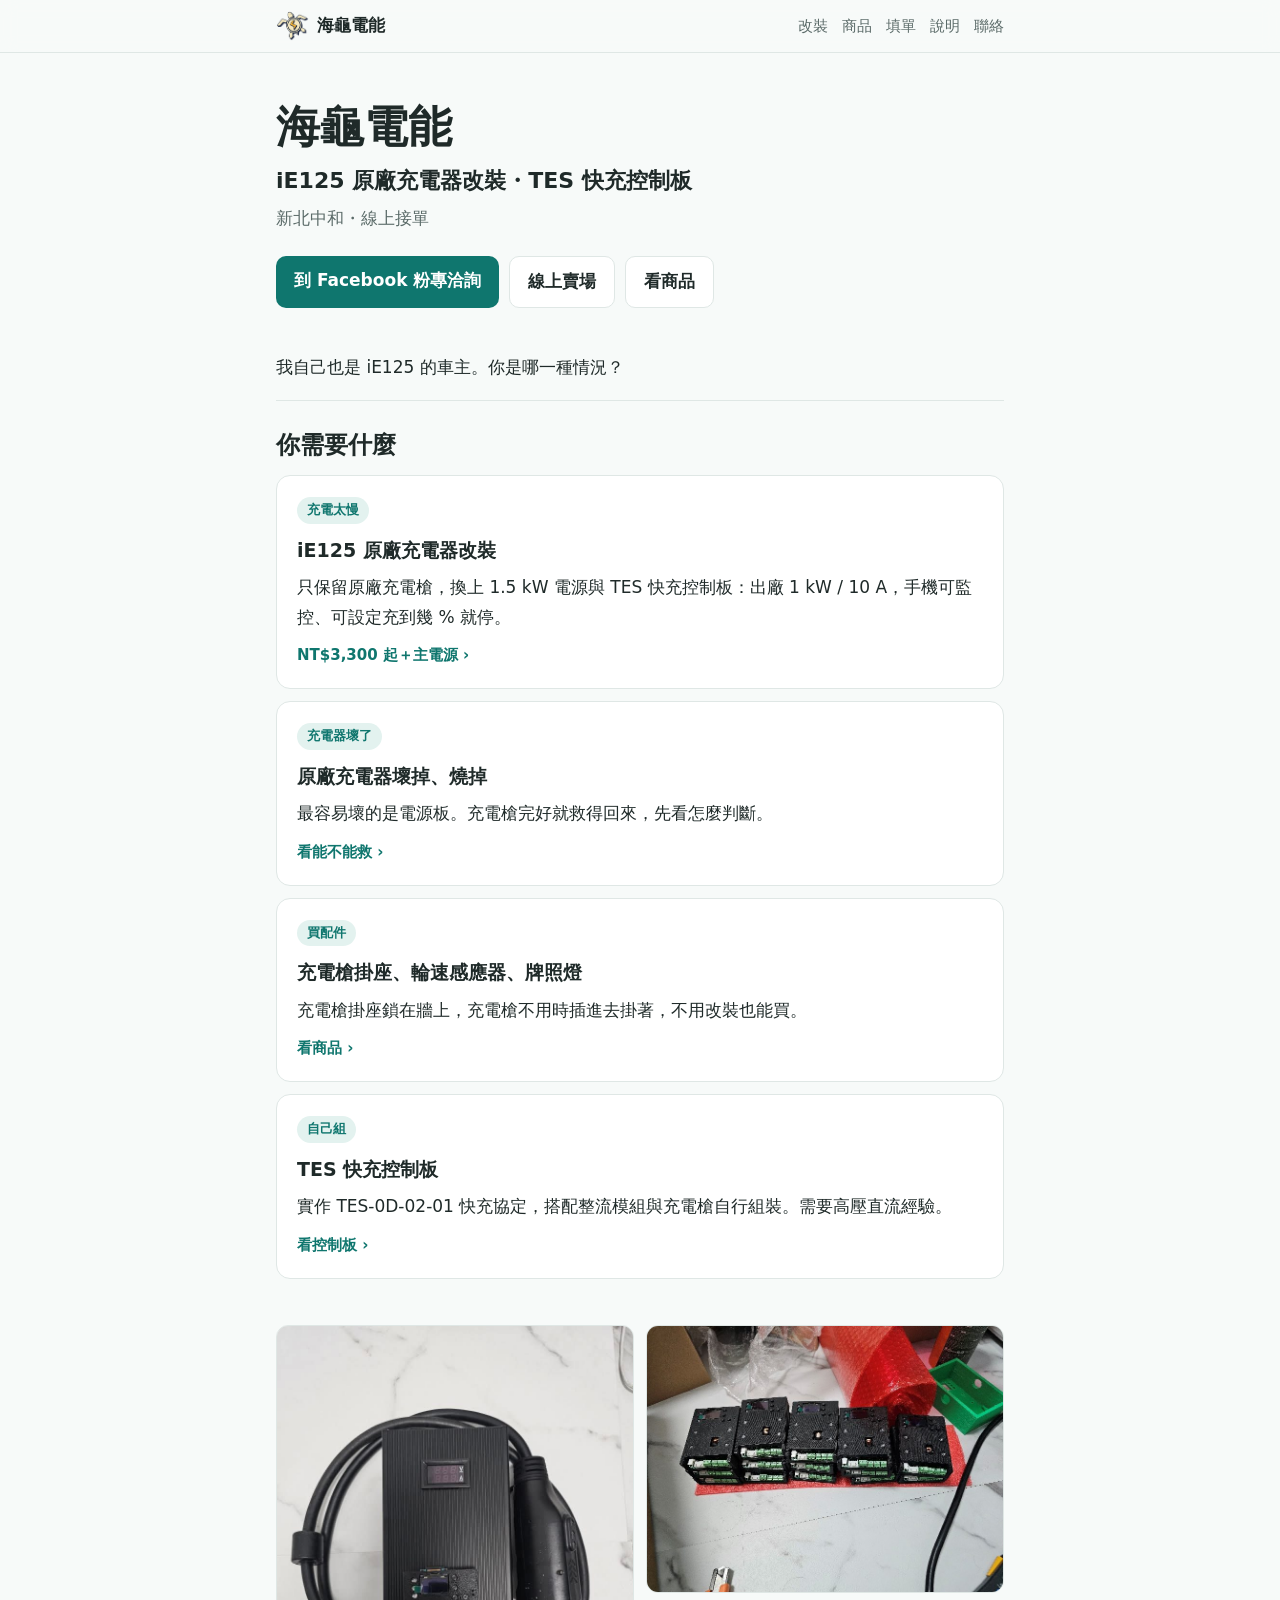
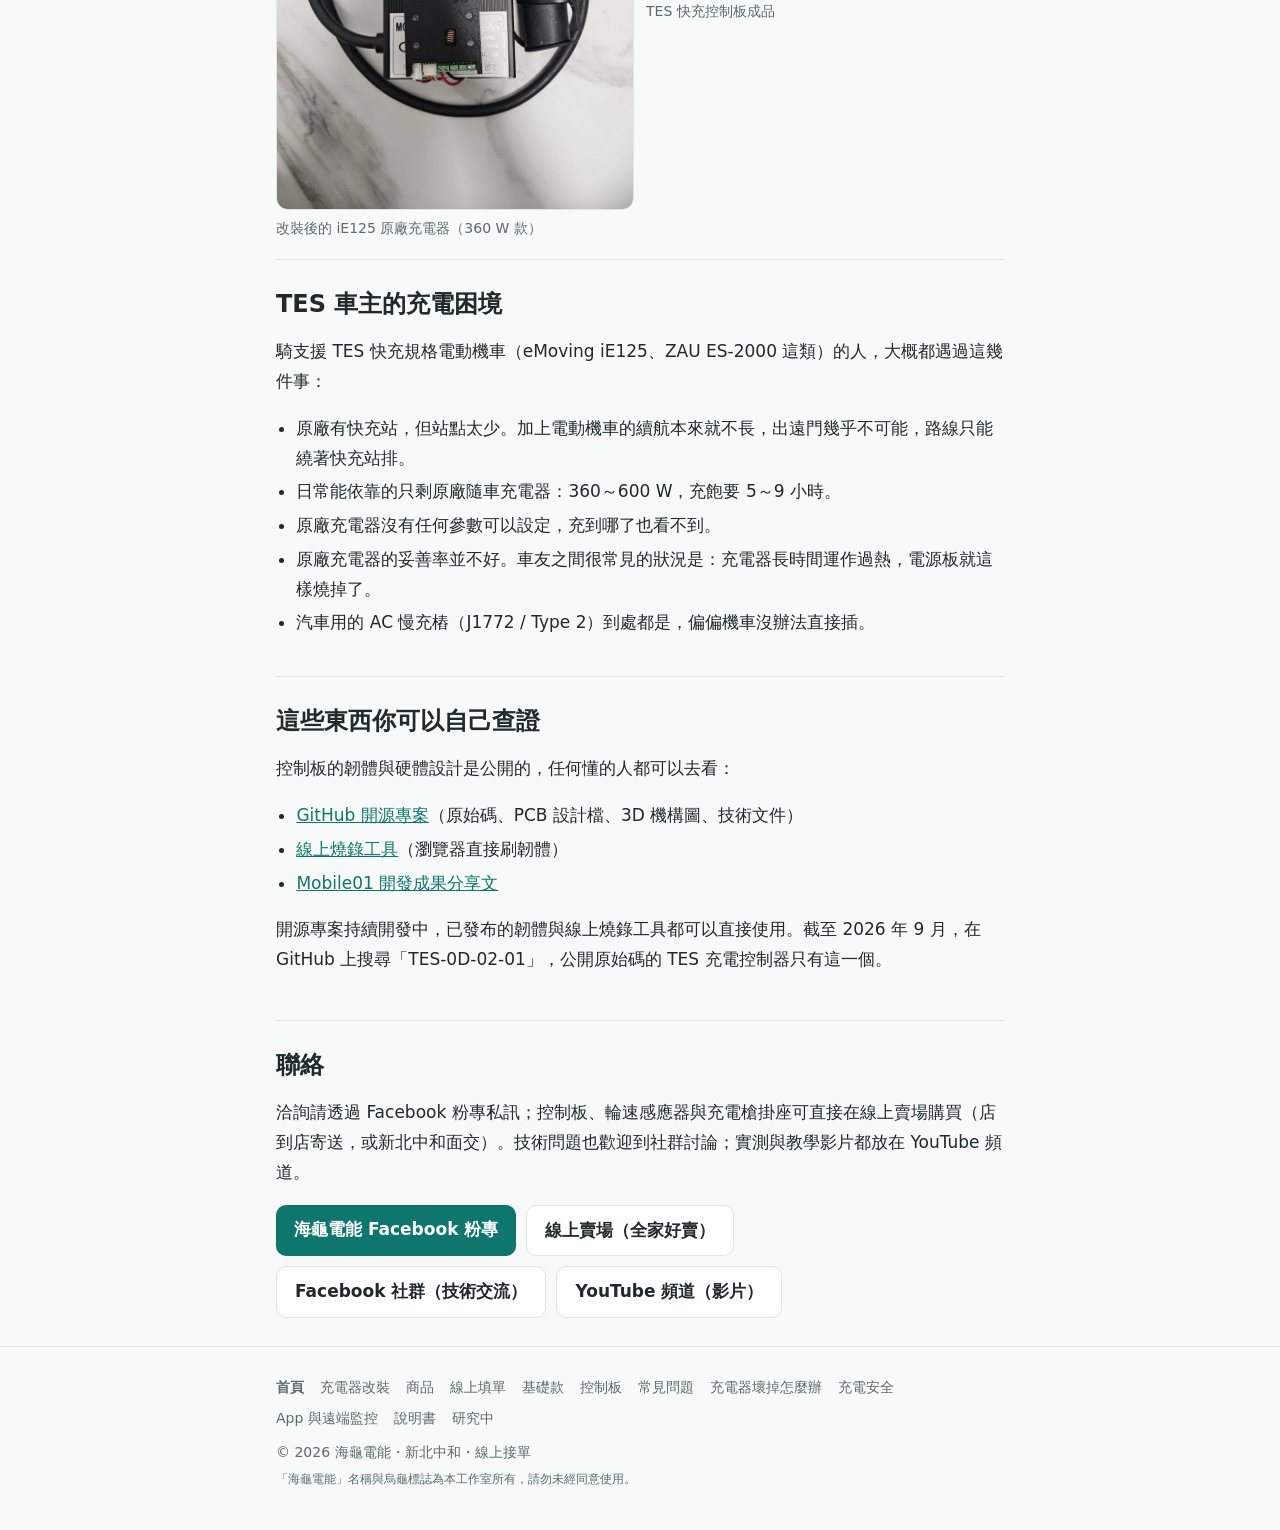
==== commit 19ad6a41: "新增基礎款控制盒頁面，改裝填單可選控制盒 - basic.html：開頭深色展示區（開機短片＋三個數字）、兩種版本、怎麼用、燈號、保護、電源規格、跟高階款比、價格、規格與保固 - 改裝填單多一題控制盒" ====
--- a/index.html
+++ b/index.html
@@ -16,7 +16,7 @@
 <meta name="theme-color" content="#0f766e">
 <link rel="icon" type="image/png" sizes="48x48" href="img/favicon-48.png">
 <link rel="apple-touch-icon" href="img/apple-touch-icon.png">
-<link rel="stylesheet" href="style.css?v=20261125">
+<link rel="stylesheet" href="style.css?v=20261126">
 <script type="application/ld+json">
 {
   "@context": "https://schema.org",
@@ -185,13 +185,13 @@
 <footer>
   <div class="wrap">
     <nav class="foot">
-      <a aria-current="page" href="index.html">首頁</a><a href="retrofit.html">充電器改裝</a><a href="shop.html">商品</a><a href="price.html">線上填單</a><a href="board.html">控制板</a><a href="faq.html">常見問題</a><a href="charger-broken.html">充電器壞掉怎麼辦</a><a href="charge-safety.html">充電安全</a><a href="app.html">App 與遠端監控</a><a href="manual/">說明書</a><a href="lab.html">研究中</a>
+      <a aria-current="page" href="index.html">首頁</a><a href="retrofit.html">充電器改裝</a><a href="shop.html">商品</a><a href="price.html">線上填單</a><a href="basic.html">基礎款</a><a href="board.html">控制板</a><a href="faq.html">常見問題</a><a href="charger-broken.html">充電器壞掉怎麼辦</a><a href="charge-safety.html">充電安全</a><a href="app.html">App 與遠端監控</a><a href="manual/">說明書</a><a href="lab.html">研究中</a>
     </nav>
     <div>© 2026 海龜電能・新北中和・線上接單</div>
     <div class="fine">「海龜電能」名稱與烏龜標誌為本工作室所有，請勿未經同意使用。</div>
   </div>
 </footer>
 
-<script src="site.js?v=20261125"></script>
+<script src="site.js?v=20261126"></script>
 </body>
 </html>
--- a/style.css
+++ b/style.css
@@ -96,3 +96,23 @@
 .st.out{background:var(--line);color:var(--muted)}
 footer nav.foot{display:flex;flex-wrap:wrap;gap:6px 16px;margin:0 0 10px;font-size:14px}
 footer nav.foot a{color:var(--muted)}
+/* 商品展示頁開頭（basic.html）：深色底襯渲染圖，字放大、對比夠 */
+.showcase{background:#0c1111;color:#eef4f2;padding:40px 0 32px}
+.showcase h1{font-size:clamp(32px,8vw,48px);line-height:1.15;margin:4px 0 6px}
+.showcase .tag{font-size:clamp(22px,5.5vw,30px);font-weight:700;color:#e2c58c;margin:0 0 8px}
+.showcase .lead{font-size:18px;color:#c9d6d3;margin:0 0 20px}
+.showcase .pill{background:#173431;color:#5eead4}
+.showcase .media{width:100%;height:auto;display:block;border-radius:14px;background:#000;margin:0 0 20px}
+.showcase .btn.ghost{background:transparent;color:#eef4f2;border-color:#3a4a47}
+.showcase .btn.primary{background:#2dd4bf;color:#06201d}
+ul.stats{list-style:none;padding:0;margin:0 0 22px;display:grid;grid-template-columns:repeat(3,1fr);gap:10px;text-align:center}
+ul.stats li{margin:0;background:#141c1c;border:1px solid #243130;border-radius:12px;padding:12px 6px}
+ul.stats b{display:block;font-size:clamp(20px,5.5vw,28px);line-height:1.2;color:#fff}
+ul.stats span{font-size:14px;color:#a9bab7}
+ul.steps{list-style:none;padding:0;counter-reset:s}
+ul.steps li{counter-increment:s;position:relative;padding:4px 0 4px 44px;margin:10px 0}
+ul.steps li::before{content:counter(s);position:absolute;left:0;top:2px;width:32px;height:32px;border-radius:50%;
+  background:var(--accent);color:var(--accent-ink);font-weight:700;text-align:center;line-height:32px}
+#models .card h3{margin:0 0 6px}
+#models .card p{margin:0}
+#models .cards .card{margin:0}
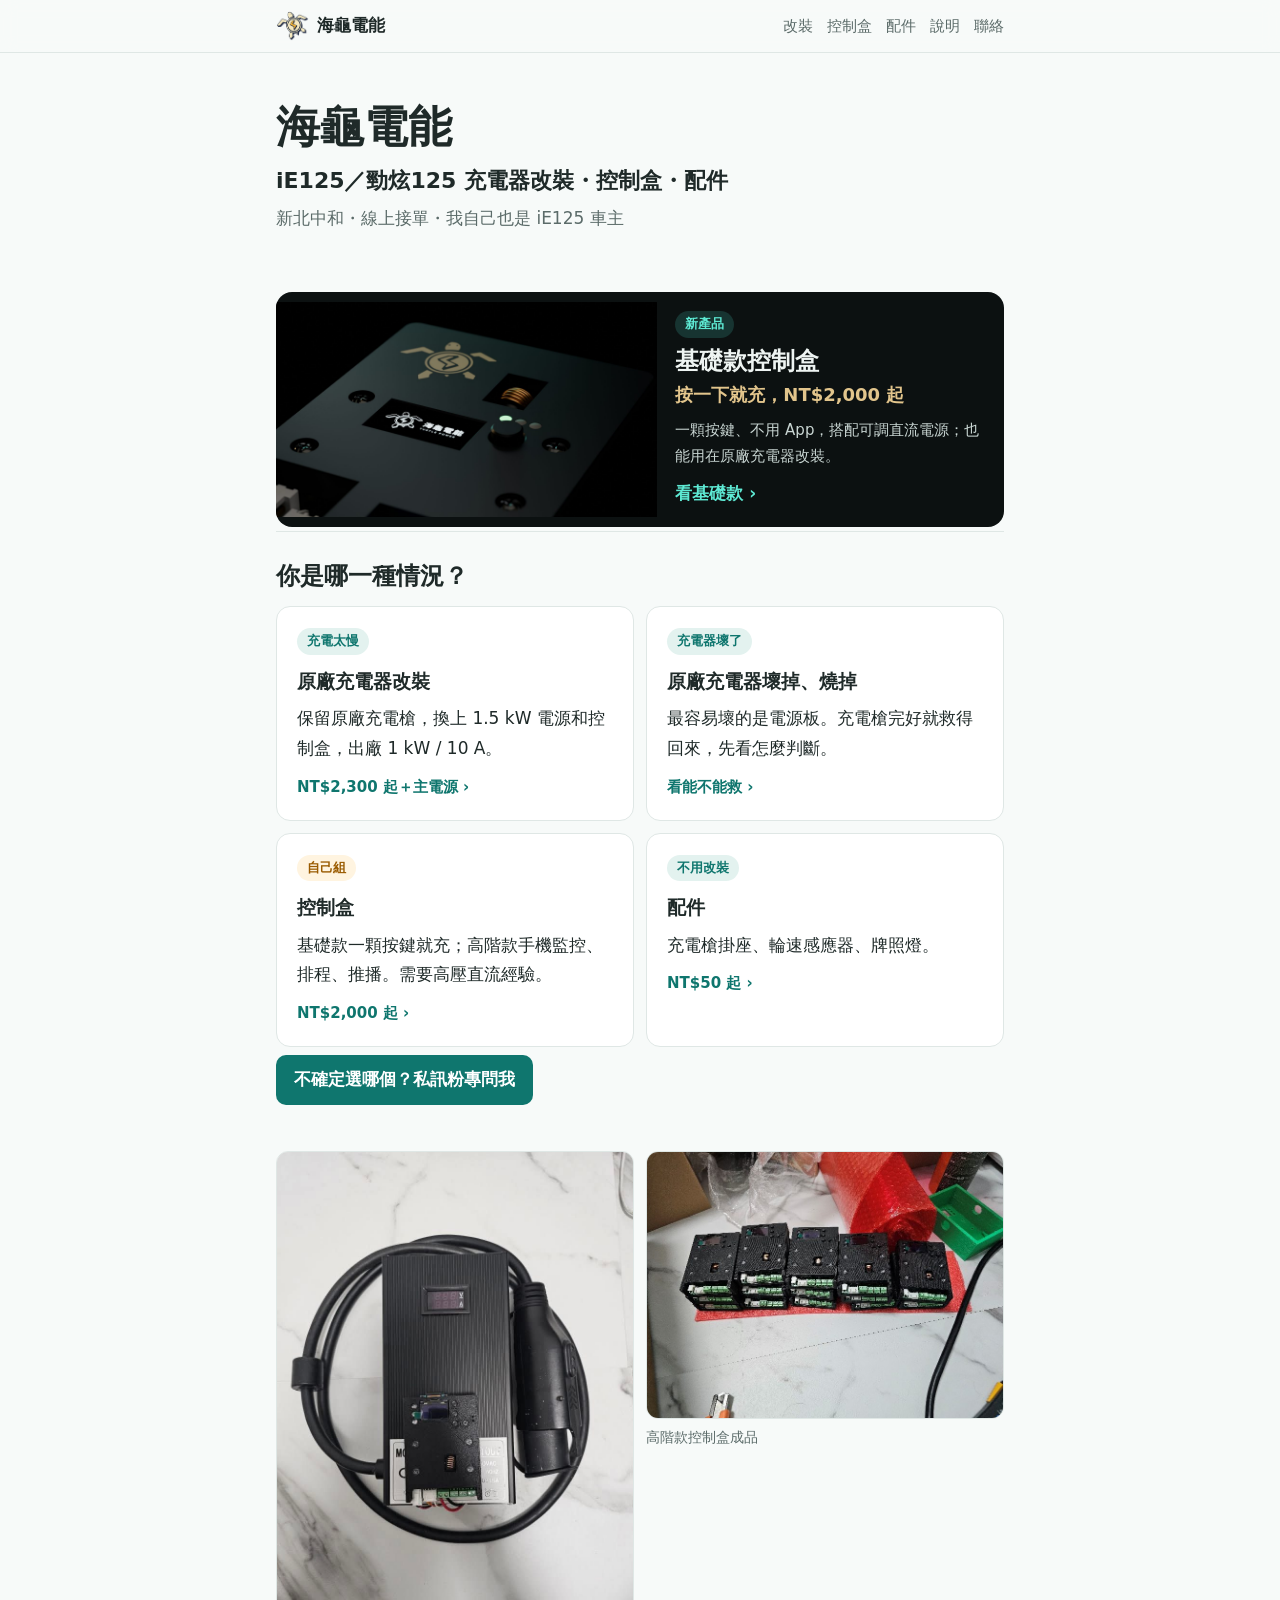
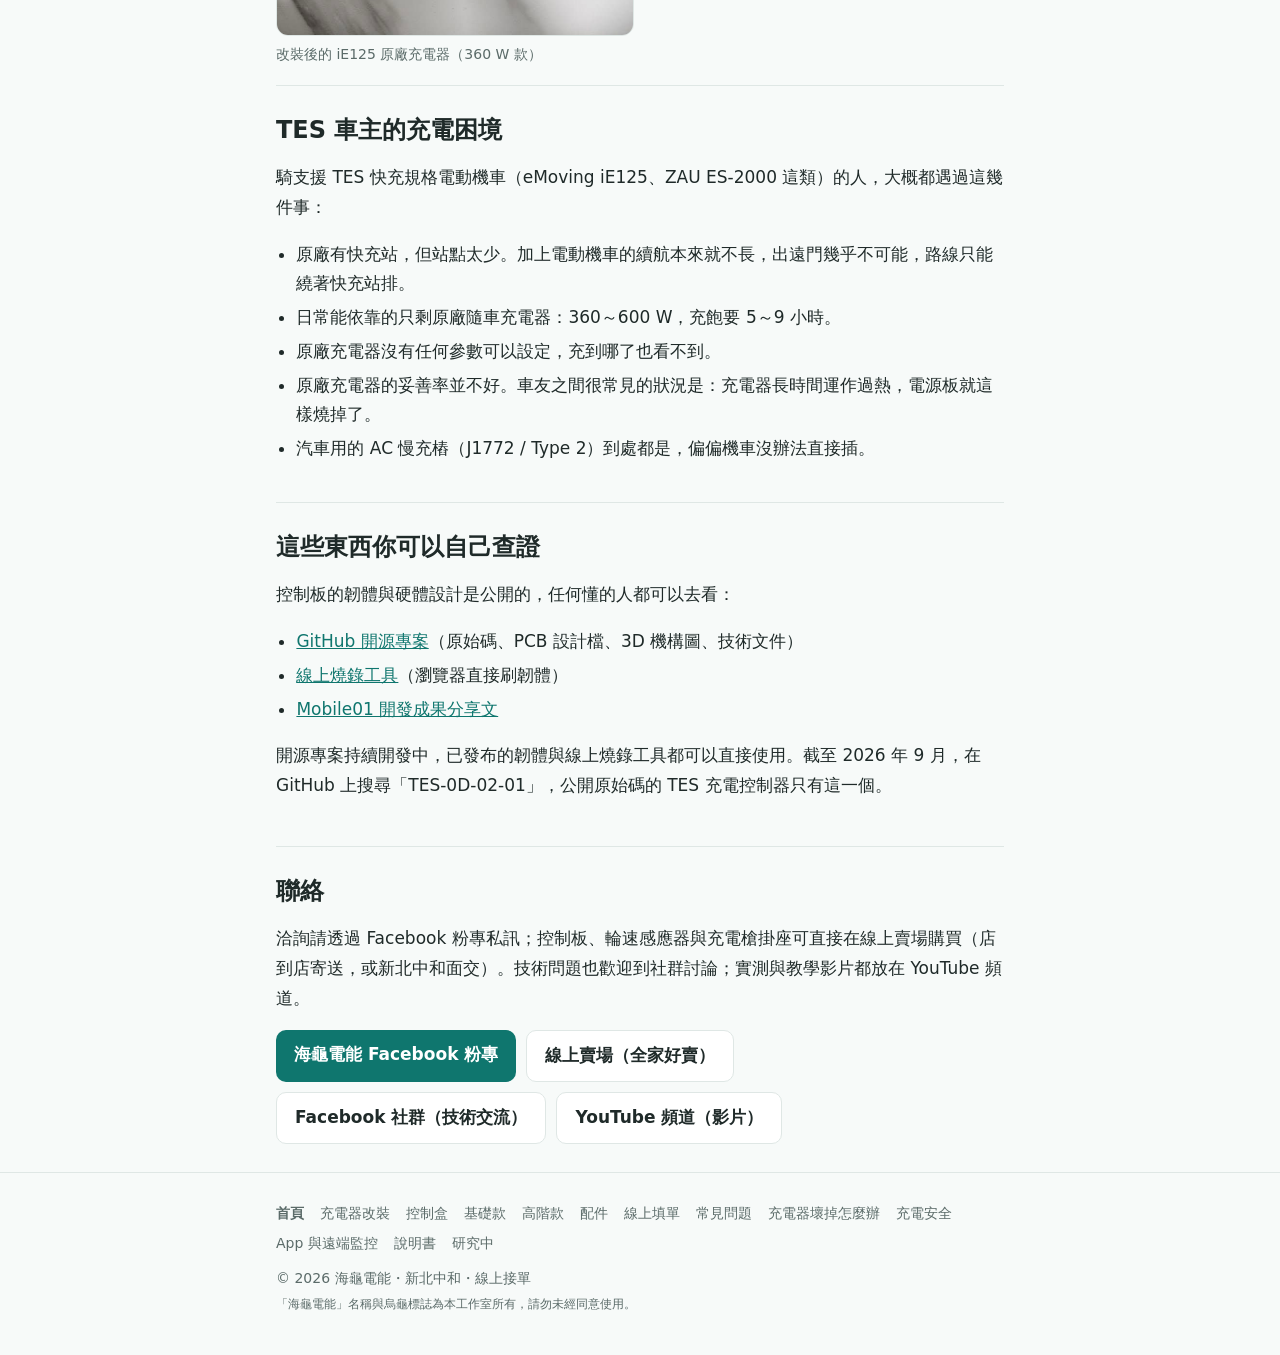
==== commit 1e0907a4: "網站導覽重整：改裝／控制盒／配件／說明，新增控制盒總覽頁 - controllers.html：基礎款、高階款兩張大卡＋比較表＋沒有經驗改選改裝 - 首頁：新產品橫幅（基礎款），四張情況卡改成兩欄，改" ====
--- a/index.html
+++ b/index.html
@@ -16,7 +16,7 @@
 <meta name="theme-color" content="#0f766e">
 <link rel="icon" type="image/png" sizes="48x48" href="img/favicon-48.png">
 <link rel="apple-touch-icon" href="img/apple-touch-icon.png">
-<link rel="stylesheet" href="style.css?v=20261126">
+<link rel="stylesheet" href="style.css?v=20261126b">
 <script type="application/ld+json">
 {
   "@context": "https://schema.org",
@@ -72,8 +72,8 @@
     <a class="brand" href="index.html"><picture><source srcset="img/logo-icon-dark.png" media="(prefers-color-scheme: dark)"><img src="img/logo-icon.png" width="36" height="32" alt=""></picture>海龜電能</a>
     <nav>
       <a href="retrofit.html">改裝</a>
-      <a href="shop.html">商品</a>
-      <a href="price.html">填單</a>
+      <a href="controllers.html">控制盒</a>
+      <a href="shop.html">配件</a>
       <a href="help.html">說明</a>
       <a class="opt2" href="index.html#contact">聯絡</a>
     </nav>
@@ -94,25 +94,29 @@
 
 <div class="hero">
   <h1>海龜電能</h1>
-  <p class="tag">iE125 原廠充電器改裝・TES 快充控制板</p>
-  <p class="where">新北中和・線上接單</p>
-  <div class="btns">
-    <a class="btn primary" href="https://www.facebook.com/profile.php?id=61582382523577" target="_blank" rel="noopener">到 Facebook 粉專洽詢</a>
-    <a class="btn ghost" href="https://famistore.famiport.com.tw/famistore/users/4843275/malls/68ce64eb603c32b46e510c52" target="_blank" rel="noopener">線上賣場</a>
-    <a class="btn ghost" href="shop.html">看商品</a>
-  </div>
+  <p class="tag">iE125／勁炫125 充電器改裝・控制盒・配件</p>
+  <p class="where">新北中和・線上接單・我自己也是 iE125 車主</p>
 </div>
 
-<p>我自己也是 iE125 的車主。你是哪一種情況？</p>
+<a class="newbar" href="basic.html">
+  <img src="img/basic-hero.jpg" width="1600" height="900" alt="基礎款控制盒 OLED 版近拍：黑色外殼、金色烏龜標誌、螢幕與按鍵">
+  <span class="txt">
+    <span class="pill">新產品</span>
+    <b>基礎款控制盒</b>
+    <span class="t2">按一下就充，NT$2,000 起</span>
+    <span class="t3">一顆按鍵、不用 App，搭配可調直流電源；也能用在原廠充電器改裝。</span>
+    <span class="go">看基礎款 ›</span>
+  </span>
+</a>
 
 <section id="services">
-  <h2>你需要什麼</h2>
-  <div class="cards">
+  <h2>你是哪一種情況？</h2>
+  <div class="cards two">
     <a class="card link" href="retrofit.html">
       <span class="pill">充電太慢</span>
-      <h3>iE125 原廠充電器改裝</h3>
-      <p>只保留原廠充電槍，換上 1.5 kW 電源與 TES 快充控制板：出廠 1 kW / 10 A，手機可監控、可設定充到幾 % 就停。</p>
-      <span class="more">NT$3,300 起＋主電源 ›</span>
+      <h3>原廠充電器改裝</h3>
+      <p>保留原廠充電槍，換上 1.5 kW 電源和控制盒，出廠 1 kW / 10 A。</p>
+      <span class="more">NT$2,300 起＋主電源 ›</span>
     </a>
     <a class="card link" href="charger-broken.html">
       <span class="pill">充電器壞了</span>
@@ -120,29 +124,30 @@
       <p>最容易壞的是電源板。充電槍完好就救得回來，先看怎麼判斷。</p>
       <span class="more">看能不能救 ›</span>
     </a>
+    <a class="card link" href="controllers.html">
+      <span class="pill lab">自己組</span>
+      <h3>控制盒</h3>
+      <p>基礎款一顆按鍵就充；高階款手機監控、排程、推播。需要高壓直流經驗。</p>
+      <span class="more">NT$2,000 起 ›</span>
+    </a>
     <a class="card link" href="shop.html">
-      <span class="pill">買配件</span>
-      <h3>充電槍掛座、輪速感應器、牌照燈</h3>
-      <p>充電槍掛座鎖在牆上，充電槍不用時插進去掛著，不用改裝也能買。</p>
-      <span class="more">看商品 ›</span>
-    </a>
-    <a class="card link" href="board.html">
-      <span class="pill">自己組</span>
-      <h3>TES 快充控制板</h3>
-      <p>實作 TES-0D-02-01 快充協定，搭配整流模組與充電槍自行組裝。需要高壓直流經驗。</p>
-      <span class="more">看控制板 ›</span>
-    </a>
-  </div>
+      <span class="pill">不用改裝</span>
+      <h3>配件</h3>
+      <p>充電槍掛座、輪速感應器、牌照燈。</p>
+      <span class="more">NT$50 起 ›</span>
+    </a>
+  </div>
+  <div class="btns next"><a class="btn primary" href="https://www.facebook.com/profile.php?id=61582382523577" target="_blank" rel="noopener">不確定選哪個？私訊粉專問我</a></div>
 </section>
 
 <div class="grid2">
   <figure>
-    <img src="img/charger-360w-retrofit.jpg" width="736" height="1000" alt="改裝後的 iE125 原廠充電器（360 W 款），外殼上裝有 TES 快充控制板與 OLED 螢幕">
+    <img src="img/charger-360w-retrofit.jpg" width="736" height="1000" loading="lazy" alt="改裝後的 iE125 原廠充電器（360 W 款），外殼上裝有控制盒與 OLED 螢幕">
     <figcaption>改裝後的 iE125 原廠充電器（360 W 款）</figcaption>
   </figure>
   <figure>
-    <img src="img/controller-boards.jpg" width="746" height="559" alt="五台裝進 3D 列印外殼的 TES 快充控制板成品">
-    <figcaption>TES 快充控制板成品</figcaption>
+    <img src="img/controller-boards.jpg" width="746" height="559" loading="lazy" alt="五台裝進 3D 列印外殼的高階款控制盒成品">
+    <figcaption>高階款控制盒成品</figcaption>
   </figure>
 </div>
 
@@ -185,7 +190,7 @@
 <footer>
   <div class="wrap">
     <nav class="foot">
-      <a aria-current="page" href="index.html">首頁</a><a href="retrofit.html">充電器改裝</a><a href="shop.html">商品</a><a href="price.html">線上填單</a><a href="basic.html">基礎款</a><a href="board.html">控制板</a><a href="faq.html">常見問題</a><a href="charger-broken.html">充電器壞掉怎麼辦</a><a href="charge-safety.html">充電安全</a><a href="app.html">App 與遠端監控</a><a href="manual/">說明書</a><a href="lab.html">研究中</a>
+      <a aria-current="page" href="index.html">首頁</a><a href="retrofit.html">充電器改裝</a><a href="controllers.html">控制盒</a><a href="basic.html">基礎款</a><a href="board.html">高階款</a><a href="shop.html">配件</a><a href="price.html">線上填單</a><a href="faq.html">常見問題</a><a href="charger-broken.html">充電器壞掉怎麼辦</a><a href="charge-safety.html">充電安全</a><a href="app.html">App 與遠端監控</a><a href="manual/">說明書</a><a href="lab.html">研究中</a>
     </nav>
     <div>© 2026 海龜電能・新北中和・線上接單</div>
     <div class="fine">「海龜電能」名稱與烏龜標誌為本工作室所有，請勿未經同意使用。</div>
--- a/style.css
+++ b/style.css
@@ -116,3 +116,27 @@
 #models .card h3{margin:0 0 6px}
 #models .card p{margin:0}
 #models .cards .card{margin:0}
+/* 控制盒總覽（controllers.html）與首頁新產品橫幅 */
+h1.page{font-size:clamp(28px,7vw,38px);line-height:1.2;margin:0 0 10px}
+section.first{border-top:0;padding-top:32px}
+.products{display:grid;gap:16px;margin:20px 0}
+@media (min-width:640px){.products{grid-template-columns:1fr 1fr}}
+.product{display:flex;flex-direction:column;background:var(--surface);border:1px solid var(--line);border-radius:16px;overflow:hidden;text-decoration:none;color:var(--text)}
+.product:hover{border-color:var(--accent)}
+.product img{width:100%;aspect-ratio:16/10;object-fit:cover;background:#0c1111;border:0;border-radius:0}
+.product .body{padding:16px 18px 18px;display:flex;flex-direction:column;flex:1}
+.product h2{margin:2px 0 2px}
+.product .sub{margin:0 0 6px;color:var(--muted)}
+.product ul{margin:6px 0 10px}
+.product .price-tag{font-size:22px;font-weight:700;margin:auto 0 4px}
+.product .more{color:var(--accent);font-weight:600}
+a.newbar{display:grid;grid-template-columns:1fr;background:#0c1111;color:#eef4f2;border-radius:16px;overflow:hidden;text-decoration:none;margin:8px 0 4px}
+@media (min-width:560px){a.newbar{grid-template-columns:1.1fr 1fr;align-items:center}}
+a.newbar img{width:100%;aspect-ratio:16/9;object-fit:cover;border:0;border-radius:0}
+a.newbar .txt{padding:16px 18px 18px}
+a.newbar .pill{background:#173431;color:#5eead4}
+a.newbar b{display:block;font-size:24px;line-height:1.3;margin:2px 0}
+a.newbar .t2{color:#e2c58c;font-weight:700;font-size:18px}
+a.newbar .t3{color:#c9d6d3;font-size:15px;margin-top:6px;display:block}
+a.newbar .go{display:inline-block;margin-top:10px;color:#5eead4;font-weight:700}
+.product .pill,a.newbar .pill{align-self:flex-start;width:max-content}
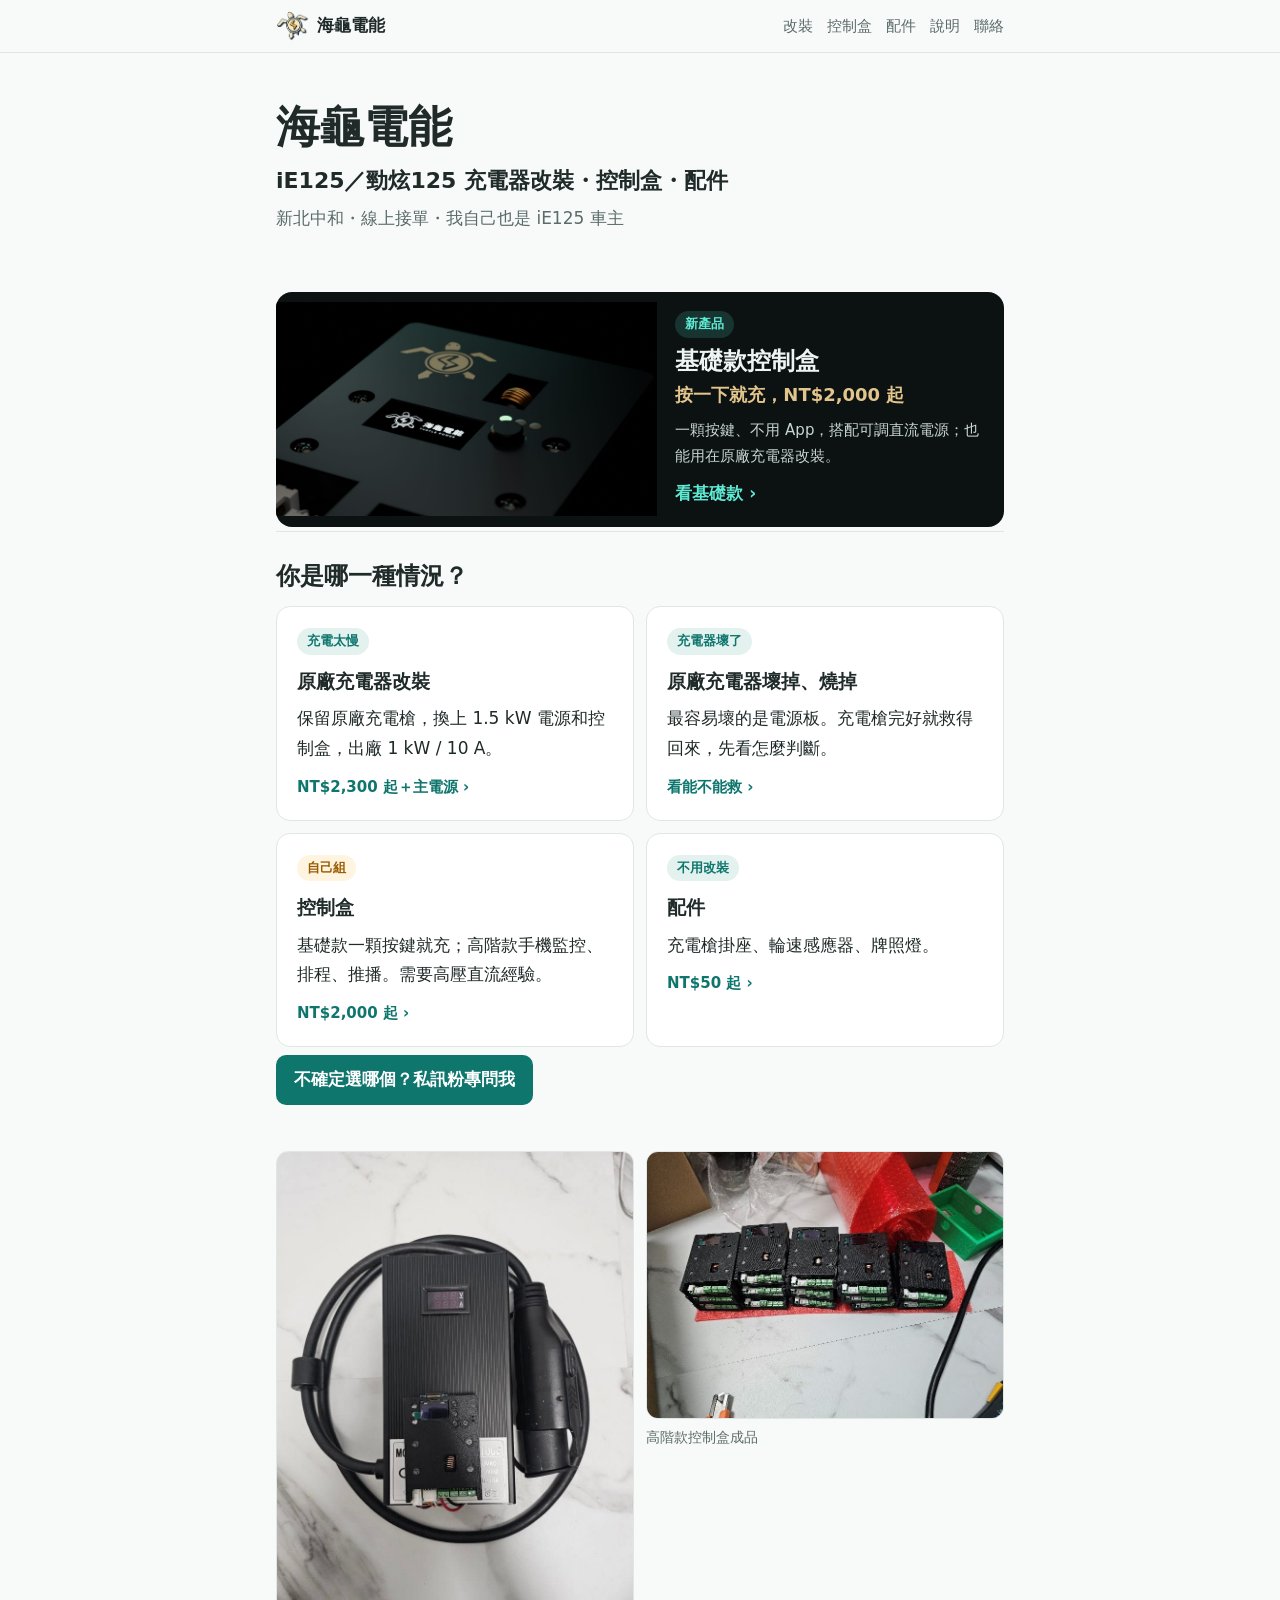
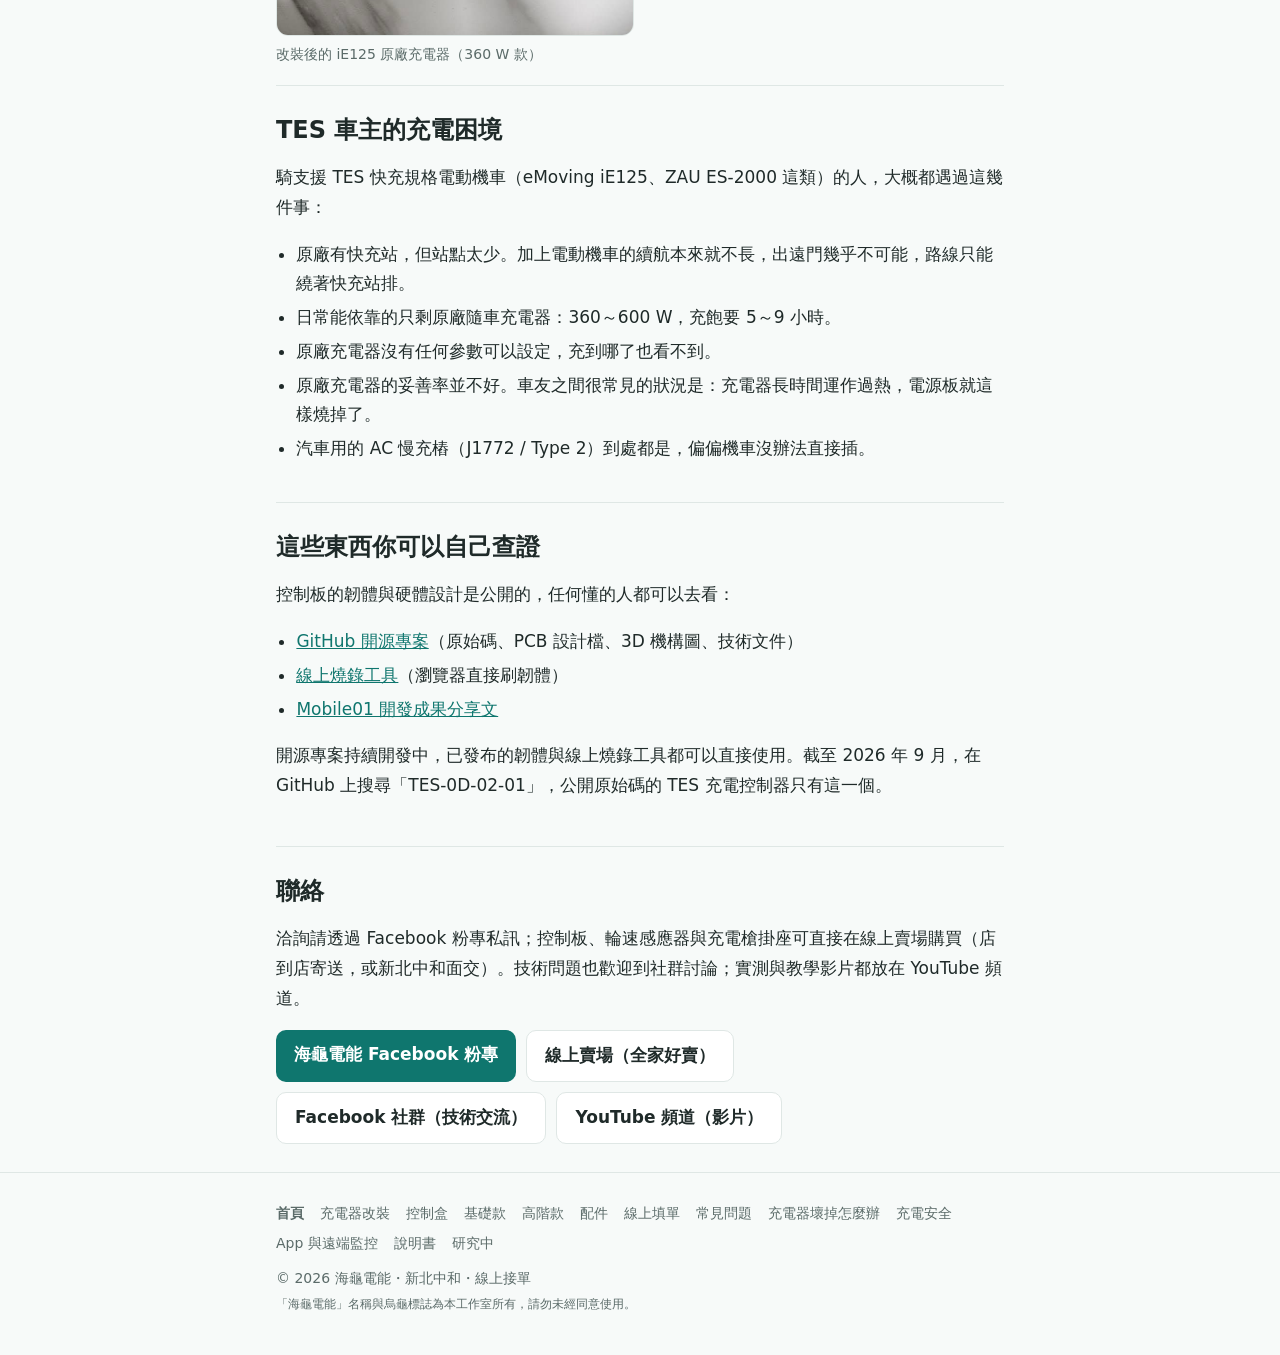
==== commit de5728b1: "首頁基礎款橫幅改成自動播放短片 Co-Authored-By: Claude Opus 5.5 <noreply@anthropic.com>" ====
--- a/index.html
+++ b/index.html
@@ -16,7 +16,7 @@
 <meta name="theme-color" content="#0f766e">
 <link rel="icon" type="image/png" sizes="48x48" href="img/favicon-48.png">
 <link rel="apple-touch-icon" href="img/apple-touch-icon.png">
-<link rel="stylesheet" href="style.css?v=20261126b">
+<link rel="stylesheet" href="style.css?v=20261126c">
 <script type="application/ld+json">
 {
   "@context": "https://schema.org",
@@ -99,7 +99,7 @@
 </div>
 
 <a class="newbar" href="basic.html">
-  <img src="img/basic-hero.jpg" width="1600" height="900" alt="基礎款控制盒 OLED 版近拍：黑色外殼、金色烏龜標誌、螢幕與按鍵">
+  <video autoplay muted loop playsinline preload="metadata" poster="img/basic-hero.jpg" width="1280" height="720" aria-label="基礎款控制盒 OLED 版開機：黑色外殼上的烏龜標誌與按鍵亮起，螢幕顯示海龜電能字樣"><source src="img/basic-teaser.mp4" type="video/mp4"></video>
   <span class="txt">
     <span class="pill">新產品</span>
     <b>基礎款控制盒</b>
--- a/style.css
+++ b/style.css
@@ -132,7 +132,7 @@
 .product .more{color:var(--accent);font-weight:600}
 a.newbar{display:grid;grid-template-columns:1fr;background:#0c1111;color:#eef4f2;border-radius:16px;overflow:hidden;text-decoration:none;margin:8px 0 4px}
 @media (min-width:560px){a.newbar{grid-template-columns:1.1fr 1fr;align-items:center}}
-a.newbar img{width:100%;aspect-ratio:16/9;object-fit:cover;border:0;border-radius:0}
+a.newbar img,a.newbar video{display:block;width:100%;height:auto;aspect-ratio:16/9;object-fit:cover;border:0;border-radius:0}
 a.newbar .txt{padding:16px 18px 18px}
 a.newbar .pill{background:#173431;color:#5eead4}
 a.newbar b{display:block;font-size:24px;line-height:1.3;margin:2px 0}
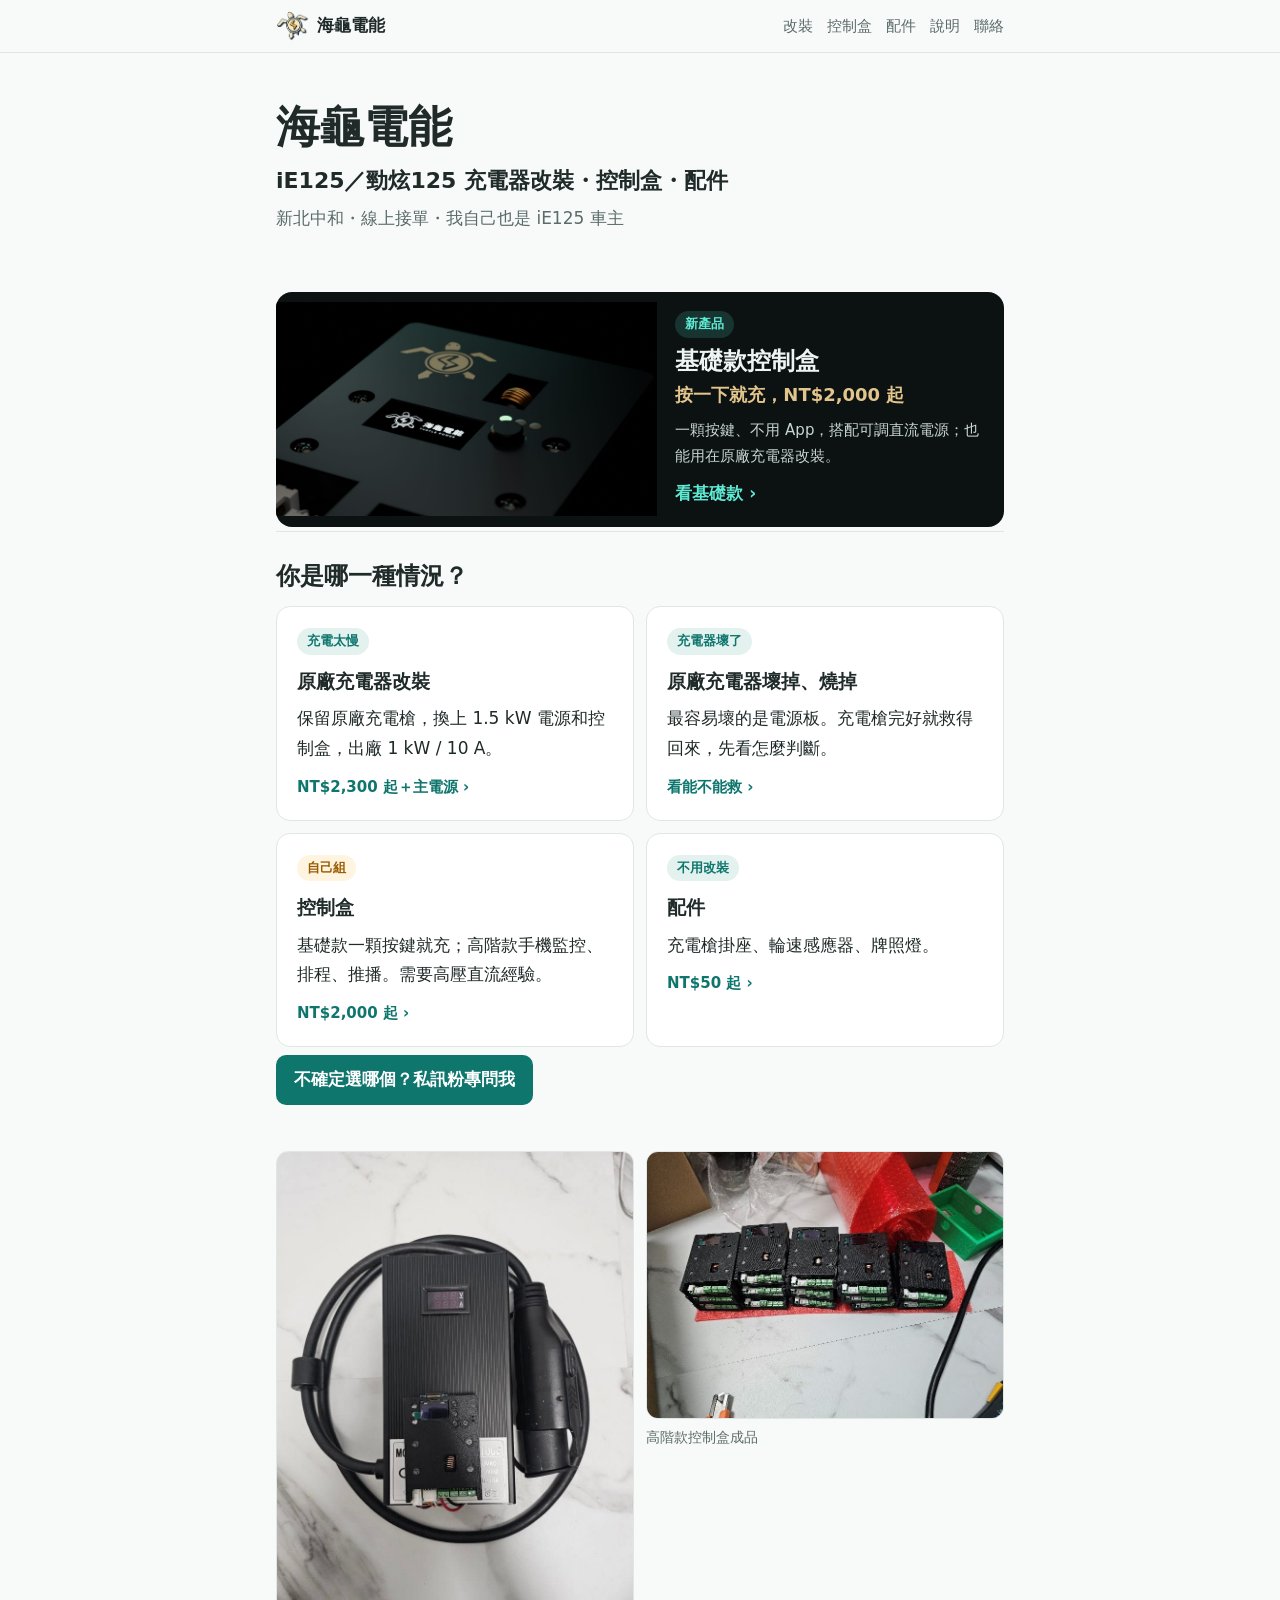
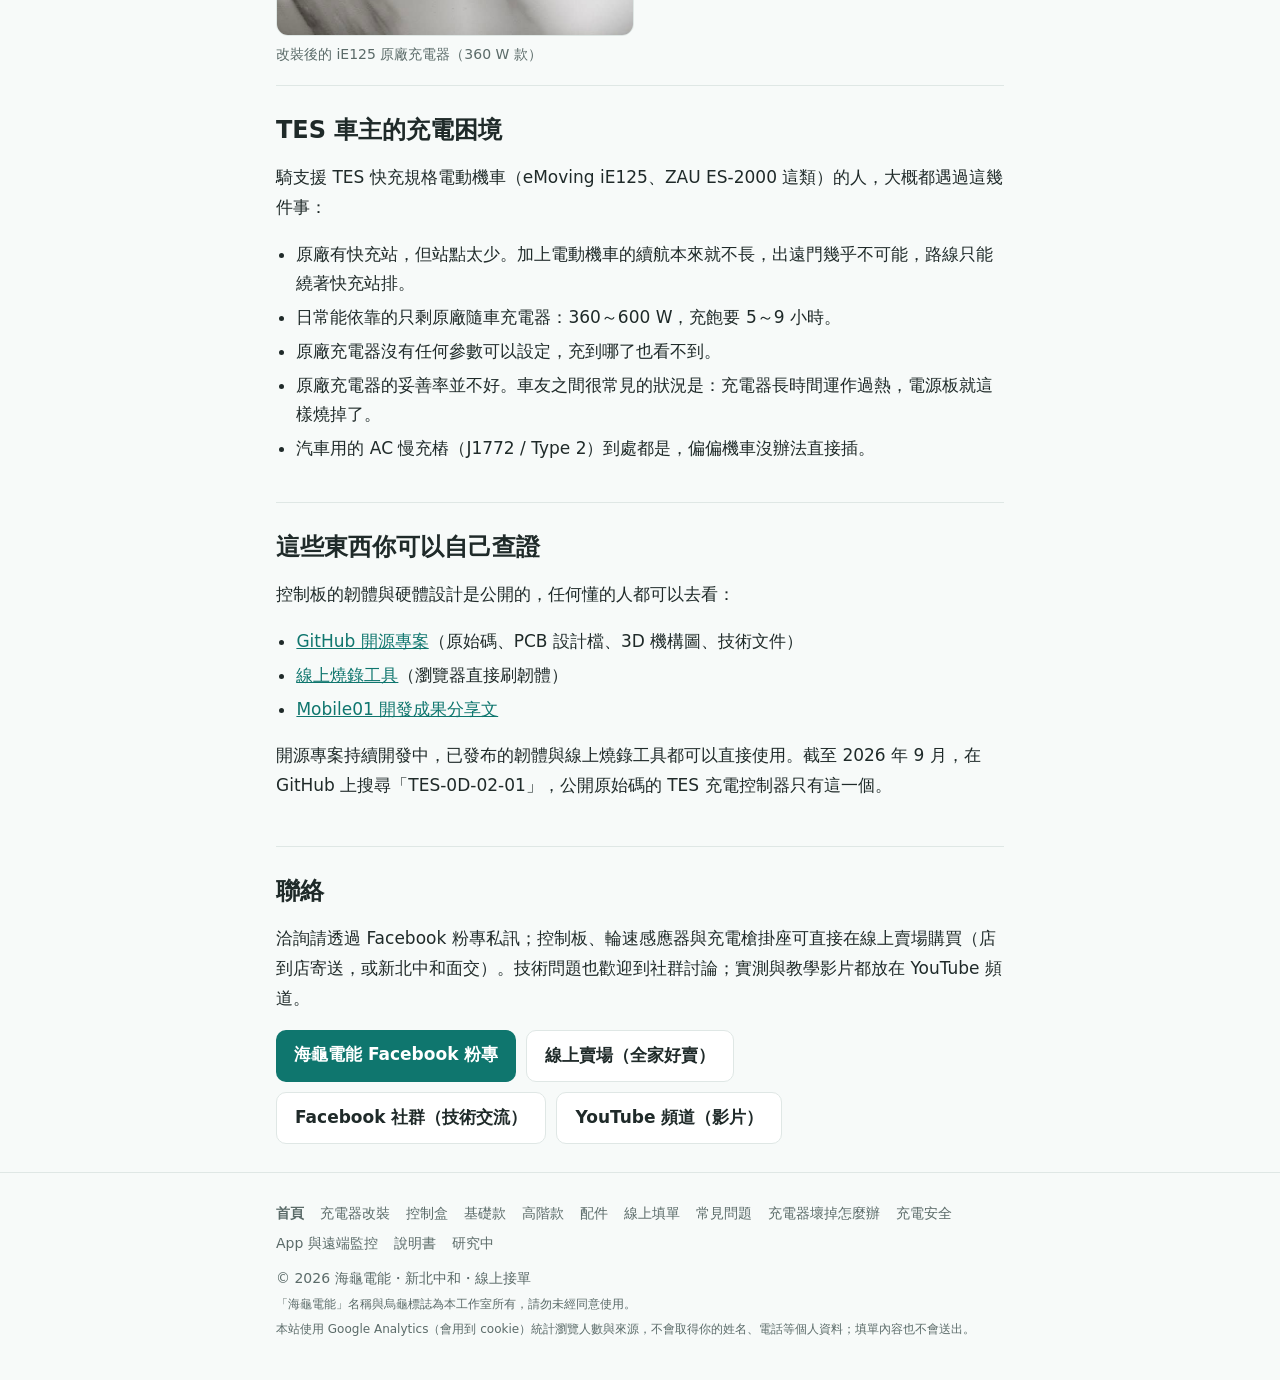
==== commit 8ed22ae1: "加 Google Analytics（G-JX60J5KY4P）與頁尾說明 Co-Authored-By: Claude Opus 5.5 <noreply@anthropic.com>" ====
--- a/index.html
+++ b/index.html
@@ -1,6 +1,9 @@
 <!doctype html>
 <html lang="zh-Hant-TW">
 <head>
+<!-- Google Analytics（2026-11-27） -->
+<script async src="https://www.googletagmanager.com/gtag/js?id=G-JX60J5KY4P"></script>
+<script>window.dataLayer=window.dataLayer||[];function gtag(){dataLayer.push(arguments);}gtag("js",new Date());gtag("config","G-JX60J5KY4P");</script>
 <meta charset="utf-8">
 <meta name="viewport" content="width=device-width, initial-scale=1">
 <title>海龜電能｜iE125 原廠充電器改裝・TES 快充控制板</title>
@@ -194,6 +197,7 @@
     </nav>
     <div>© 2026 海龜電能・新北中和・線上接單</div>
     <div class="fine">「海龜電能」名稱與烏龜標誌為本工作室所有，請勿未經同意使用。</div>
+    <div class="fine">本站使用 Google Analytics（會用到 cookie）統計瀏覽人數與來源，不會取得你的姓名、電話等個人資料；填單內容也不會送出。</div>
   </div>
 </footer>
 
